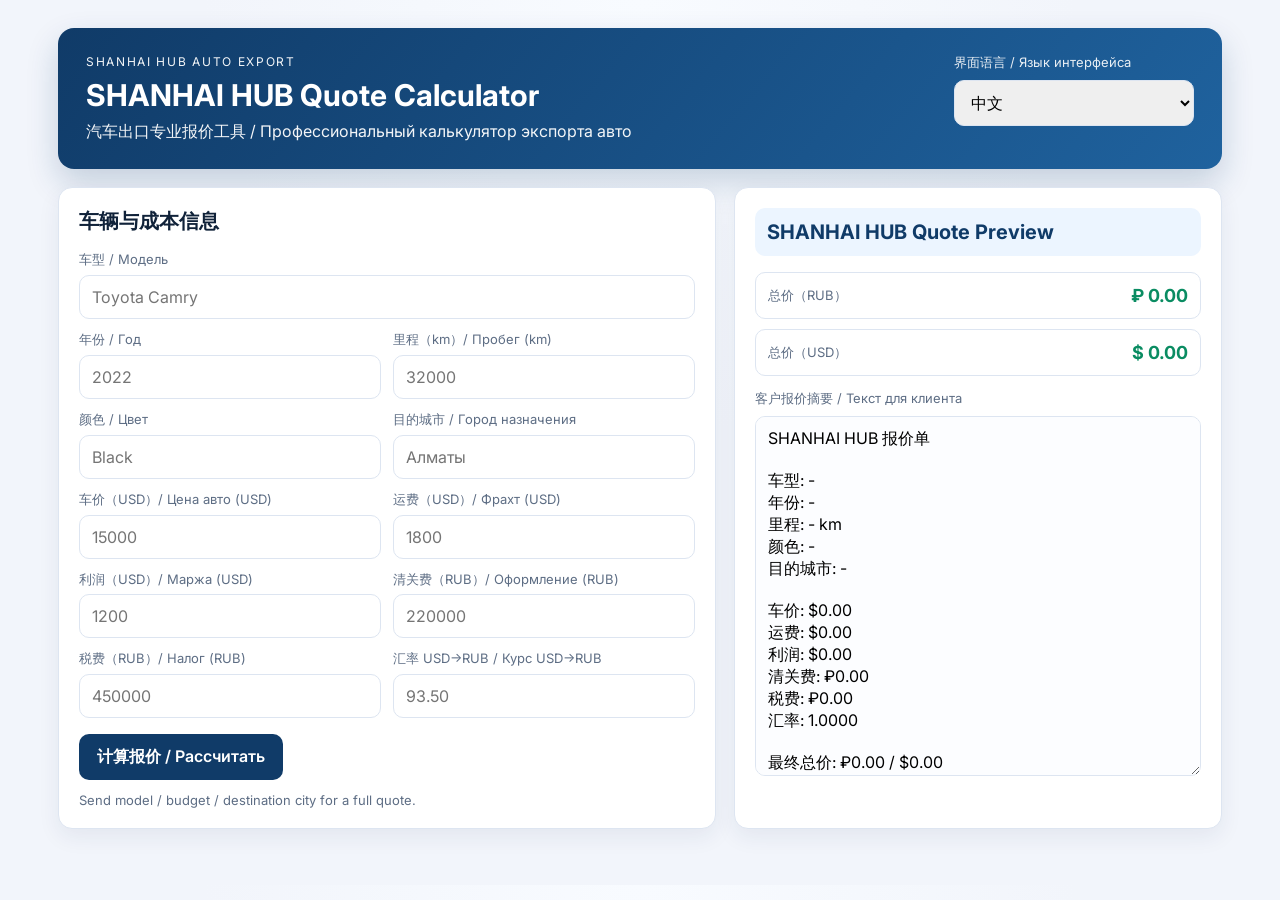
==== index.html @ 412bbc7f "Add beginner preview and fixed check commands" ====
<!DOCTYPE html>
<html lang="zh">
  <head>
    <meta charset="UTF-8" />
    <meta name="viewport" content="width=device-width, initial-scale=1.0" />
    <title>SHANHAI HUB Quote Calculator</title>
    <link rel="preconnect" href="https://fonts.googleapis.com" />
    <link rel="preconnect" href="https://fonts.gstatic.com" crossorigin />
    <link
      href="https://fonts.googleapis.com/css2?family=Inter:wght@400;500;600;700&display=swap"
      rel="stylesheet"
    />
    <link rel="stylesheet" href="styles.css" />
  </head>
  <body>
    <main class="page">
      <section class="hero">
        <div>
          <p class="hero-tag" id="heroTag">SHANHAI HUB AUTO EXPORT</p>
          <h1 id="title">SHANHAI HUB Quote Calculator</h1>
          <p id="subtitle">汽车出口专业报价工具 / Профессиональный калькулятор экспорта авто</p>
        </div>
        <div class="language-wrap">
          <label for="languageSelect" id="langLabel">界面语言 / Язык интерфейса</label>
          <select id="languageSelect" aria-label="Language selector">
            <option value="zh">中文</option>
            <option value="ru">Русский</option>
          </select>
        </div>
      </section>

      <section class="layout">
        <article class="panel form-panel">
          <h2 id="formTitle">车辆与成本信息</h2>
          <div class="grid">
            <div class="field full">
              <label id="labelModel" for="carModel">车型 / Модель</label>
              <input id="carModel" type="text" placeholder="Toyota Camry" />
            </div>

            <div class="field">
              <label id="labelYear" for="carYear">年份 / Год</label>
              <input id="carYear" type="number" placeholder="2022" />
            </div>

            <div class="field">
              <label id="labelMileage" for="mileage">里程（km）/ Пробег (km)</label>
              <input id="mileage" type="number" placeholder="32000" />
            </div>

            <div class="field">
              <label id="labelColor" for="color">颜色 / Цвет</label>
              <input id="color" type="text" placeholder="Black" />
            </div>

            <div class="field">
              <label id="labelDestination" for="destinationCity">目的城市 / Город назначения</label>
              <input id="destinationCity" type="text" placeholder="Алматы" />
            </div>

            <div class="field">
              <label id="labelCarPrice" for="carPriceUsd">车价（USD）/ Цена авто (USD)</label>
              <input id="carPriceUsd" type="number" step="0.01" placeholder="15000" />
            </div>

            <div class="field">
              <label id="labelFreight" for="freightUsd">运费（USD）/ Фрахт (USD)</label>
              <input id="freightUsd" type="number" step="0.01" placeholder="1800" />
            </div>

            <div class="field">
              <label id="labelProfit" for="profitUsd">利润（USD）/ Маржа (USD)</label>
              <input id="profitUsd" type="number" step="0.01" placeholder="1200" />
            </div>

            <div class="field">
              <label id="labelClearance" for="clearanceRub">清关费（RUB）/ Оформление (RUB)</label>
              <input id="clearanceRub" type="number" step="0.01" placeholder="220000" />
            </div>

            <div class="field">
              <label id="labelTax" for="taxRub">税费（RUB）/ Налог (RUB)</label>
              <input id="taxRub" type="number" step="0.01" placeholder="450000" />
            </div>

            <div class="field">
              <label id="labelRate" for="exchangeRate">汇率 USD→RUB / Курс USD→RUB</label>
              <input id="exchangeRate" type="number" step="0.0001" placeholder="93.50" />
            </div>
          </div>

          <div class="actions">
            <button id="calculateBtn" type="button">计算报价 / Рассчитать</button>
            <p class="note" id="footerNote">Send model / budget / destination city for a full quote.</p>
          </div>
        </article>

        <aside class="panel preview-panel">
          <h2 id="previewTitle">SHANHAI HUB Quote Preview</h2>

          <div class="totals">
            <div class="total-item">
              <span id="totalRubLabel">总价（RUB）</span>
              <strong id="finalRub">₽ 0.00</strong>
            </div>
            <div class="total-item">
              <span id="totalUsdLabel">总价（USD）</span>
              <strong id="finalUsd">$ 0.00</strong>
            </div>
          </div>

          <label id="summaryLabel" for="quoteSummary">客户报价摘要 / Текст для клиента</label>
          <textarea id="quoteSummary" readonly></textarea>
        </aside>
      </section>
    </main>

    <script src="app.js"></script>
  </body>
</html>
---- styles.css ----
:root {
  --bg: #f2f5fb;
  --surface: #ffffff;
  --line: #dde5f1;
  --text: #102239;
  --muted: #5d6d84;
  --brand-700: #103b68;
  --brand-500: #1f629e;
  --brand-100: #ecf5ff;
  --ok: #0a8c62;
}

* {
  box-sizing: border-box;
}

body {
  margin: 0;
  font-family: "Inter", "PingFang SC", "Microsoft YaHei", sans-serif;
  background: radial-gradient(circle at top, #f8fbff, var(--bg) 40%);
  color: var(--text);
}

.page {
  max-width: 1200px;
  margin: 28px auto;
  padding: 0 18px 28px;
}

.hero {
  display: flex;
  justify-content: space-between;
  gap: 20px;
  align-items: flex-start;
  background: linear-gradient(130deg, var(--brand-700), var(--brand-500));
  color: #fff;
  border-radius: 16px;
  padding: 26px 28px;
  box-shadow: 0 14px 32px rgba(16, 59, 104, 0.2);
}

.hero-tag {
  margin: 0;
  font-size: 12px;
  letter-spacing: 0.14em;
  opacity: 0.86;
}

.hero h1 {
  margin: 8px 0;
  font-size: 30px;
}

.hero p {
  margin: 0;
  opacity: 0.95;
}

.language-wrap {
  display: flex;
  flex-direction: column;
  gap: 8px;
  min-width: 240px;
}

.language-wrap label {
  font-size: 13px;
  opacity: 0.9;
}

select,
input,
textarea,
button {
  font: inherit;
}

select,
input,
textarea {
  border-radius: 10px;
  border: 1px solid var(--line);
  padding: 11px 12px;
}

select:focus,
input:focus,
textarea:focus {
  outline: 2px solid rgba(31, 98, 158, 0.25);
  border-color: var(--brand-500);
}

.layout {
  margin-top: 18px;
  display: grid;
  grid-template-columns: minmax(0, 1.35fr) minmax(320px, 1fr);
  gap: 18px;
}

.panel {
  background: var(--surface);
  border: 1px solid var(--line);
  border-radius: 14px;
  box-shadow: 0 8px 22px rgba(25, 48, 80, 0.07);
  padding: 20px;
}

.panel h2 {
  margin: 0 0 16px;
  font-size: 20px;
}

.grid {
  display: grid;
  grid-template-columns: 1fr 1fr;
  gap: 12px;
}

.field {
  display: flex;
  flex-direction: column;
  gap: 7px;
}

.field.full {
  grid-column: 1 / -1;
}

.field label {
  color: var(--muted);
  font-size: 13px;
  line-height: 1.3;
}

.actions {
  margin-top: 16px;
}

button {
  background: var(--brand-700);
  color: #fff;
  border: 0;
  border-radius: 10px;
  padding: 12px 18px;
  font-weight: 600;
  cursor: pointer;
}

button:hover {
  background: #0d3259;
}

.note {
  margin: 12px 0 0;
  color: var(--muted);
  font-size: 13px;
}

.preview-panel {
  display: flex;
  flex-direction: column;
}

.preview-panel h2 {
  padding: 12px;
  border-radius: 10px;
  background: var(--brand-100);
  color: var(--brand-700);
}

.totals {
  display: grid;
  gap: 10px;
  margin-bottom: 14px;
}

.total-item {
  border: 1px solid var(--line);
  border-radius: 10px;
  padding: 12px;
  display: flex;
  justify-content: space-between;
  align-items: center;
}

.total-item span {
  color: var(--muted);
  font-size: 13px;
}

.total-item strong {
  font-size: 18px;
  color: var(--ok);
}

#summaryLabel {
  color: var(--muted);
  font-size: 13px;
  margin-bottom: 8px;
}

#quoteSummary {
  min-height: 360px;
  resize: vertical;
  background: #fcfdff;
}

@media (max-width: 980px) {
  .hero {
    flex-direction: column;
  }

  .language-wrap {
    min-width: auto;
    width: 100%;
  }

  .layout {
    grid-template-columns: 1fr;
  }
}

@media (max-width: 640px) {
  .grid {
    grid-template-columns: 1fr;
  }

  .hero h1 {
    font-size: 24px;
  }
}
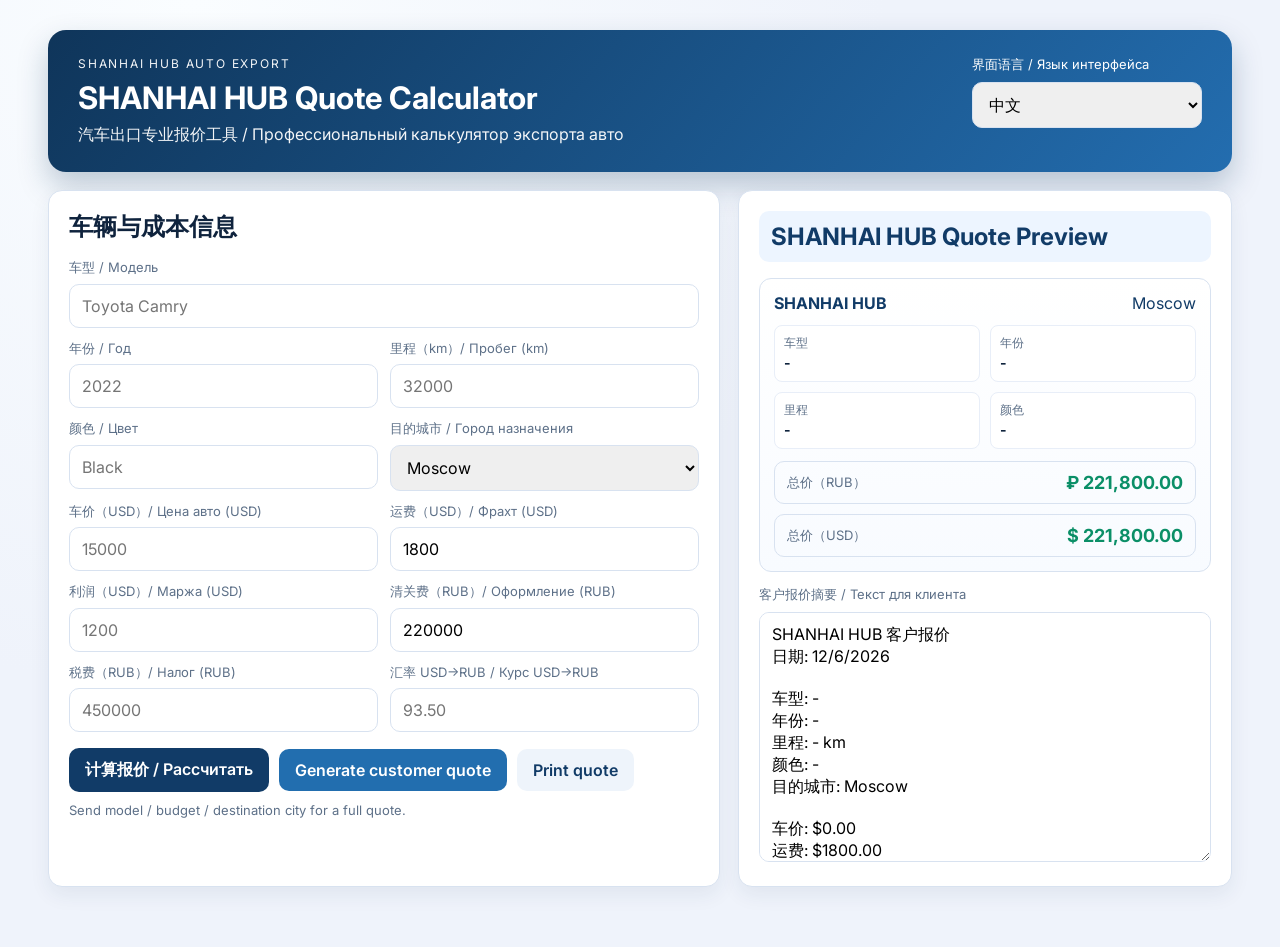
==== commit a3a63330: "Add city presets, quote generation and print-friendly layout" ====
--- a/index.html
+++ b/index.html
@@ -14,7 +14,7 @@
   </head>
   <body>
     <main class="page">
-      <section class="hero">
+      <section class="hero no-print">
         <div>
           <p class="hero-tag" id="heroTag">SHANHAI HUB AUTO EXPORT</p>
           <h1 id="title">SHANHAI HUB Quote Calculator</h1>
@@ -30,7 +30,7 @@
       </section>
 
       <section class="layout">
-        <article class="panel form-panel">
+        <article class="panel form-panel no-print">
           <h2 id="formTitle">车辆与成本信息</h2>
           <div class="grid">
             <div class="field full">
@@ -55,7 +55,11 @@
 
             <div class="field">
               <label id="labelDestination" for="destinationCity">目的城市 / Город назначения</label>
-              <input id="destinationCity" type="text" placeholder="Алматы" />
+              <select id="destinationCity">
+                <option value="Moscow">Moscow</option>
+                <option value="Almaty">Almaty</option>
+                <option value="Minsk">Minsk</option>
+              </select>
             </div>
 
             <div class="field">
@@ -91,6 +95,8 @@
 
           <div class="actions">
             <button id="calculateBtn" type="button">计算报价 / Рассчитать</button>
+            <button id="generateBtn" type="button" class="secondary">Generate customer quote</button>
+            <button id="printBtn" type="button" class="ghost">Print quote</button>
             <p class="note" id="footerNote">Send model / budget / destination city for a full quote.</p>
           </div>
         </article>
@@ -98,14 +104,28 @@
         <aside class="panel preview-panel">
           <h2 id="previewTitle">SHANHAI HUB Quote Preview</h2>
 
-          <div class="totals">
-            <div class="total-item">
-              <span id="totalRubLabel">总价（RUB）</span>
-              <strong id="finalRub">₽ 0.00</strong>
+          <div class="quote-card" id="quoteCard">
+            <div class="quote-card-header">
+              <strong>SHANHAI HUB</strong>
+              <span id="quoteCity">Moscow</span>
             </div>
-            <div class="total-item">
-              <span id="totalUsdLabel">总价（USD）</span>
-              <strong id="finalUsd">$ 0.00</strong>
+
+            <div class="quote-info-grid">
+              <div><span id="cardModelLabel">Model</span><b id="cardModelValue">-</b></div>
+              <div><span id="cardYearLabel">Year</span><b id="cardYearValue">-</b></div>
+              <div><span id="cardMileageLabel">Mileage</span><b id="cardMileageValue">-</b></div>
+              <div><span id="cardColorLabel">Color</span><b id="cardColorValue">-</b></div>
+            </div>
+
+            <div class="totals">
+              <div class="total-item">
+                <span id="totalRubLabel">总价（RUB）</span>
+                <strong id="finalRub">₽ 0.00</strong>
+              </div>
+              <div class="total-item">
+                <span id="totalUsdLabel">总价（USD）</span>
+                <strong id="finalUsd">$ 0.00</strong>
+              </div>
             </div>
           </div>
 
--- a/styles.css
+++ b/styles.css
@@ -1,13 +1,13 @@
 :root {
-  --bg: #f2f5fb;
+  --bg: #eff3fb;
   --surface: #ffffff;
-  --line: #dde5f1;
-  --text: #102239;
-  --muted: #5d6d84;
-  --brand-700: #103b68;
-  --brand-500: #1f629e;
-  --brand-100: #ecf5ff;
-  --ok: #0a8c62;
+  --line: #d8e2f0;
+  --text: #0f233d;
+  --muted: #5d7088;
+  --brand-700: #113b67;
+  --brand-500: #226eaf;
+  --brand-100: #edf5ff;
+  --ok: #0b8f67;
 }
 
 * {
@@ -17,38 +17,37 @@
 body {
   margin: 0;
   font-family: "Inter", "PingFang SC", "Microsoft YaHei", sans-serif;
-  background: radial-gradient(circle at top, #f8fbff, var(--bg) 40%);
   color: var(--text);
+  background: radial-gradient(circle at 15% 0%, #fafdff, var(--bg) 48%);
 }
 
 .page {
-  max-width: 1200px;
-  margin: 28px auto;
-  padding: 0 18px 28px;
+  max-width: 1220px;
+  margin: 30px auto;
+  padding: 0 18px 30px;
 }
 
 .hero {
   display: flex;
   justify-content: space-between;
-  gap: 20px;
-  align-items: flex-start;
-  background: linear-gradient(130deg, var(--brand-700), var(--brand-500));
+  gap: 24px;
   color: #fff;
-  border-radius: 16px;
-  padding: 26px 28px;
-  box-shadow: 0 14px 32px rgba(16, 59, 104, 0.2);
+  padding: 26px 30px;
+  border-radius: 18px;
+  background: linear-gradient(130deg, #0f355a, #236daf);
+  box-shadow: 0 14px 30px rgba(15, 55, 91, 0.25);
 }
 
 .hero-tag {
   margin: 0;
   font-size: 12px;
-  letter-spacing: 0.14em;
-  opacity: 0.86;
+  letter-spacing: 0.15em;
+  opacity: 0.88;
 }
 
 .hero h1 {
   margin: 8px 0;
-  font-size: 30px;
+  font-size: 31px;
 }
 
 .hero p {
@@ -57,43 +56,42 @@
 }
 
 .language-wrap {
+  min-width: 230px;
   display: flex;
   flex-direction: column;
   gap: 8px;
-  min-width: 240px;
 }
 
 .language-wrap label {
   font-size: 13px;
-  opacity: 0.9;
-}
-
+}
+
+input,
 select,
-input,
 textarea,
 button {
   font: inherit;
 }
 
+input,
 select,
-input,
 textarea {
+  border: 1px solid var(--line);
   border-radius: 10px;
-  border: 1px solid var(--line);
   padding: 11px 12px;
 }
 
+input:focus,
 select:focus,
-input:focus,
 textarea:focus {
-  outline: 2px solid rgba(31, 98, 158, 0.25);
+  outline: 2px solid rgba(34, 110, 175, 0.25);
   border-color: var(--brand-500);
 }
 
 .layout {
   margin-top: 18px;
   display: grid;
-  grid-template-columns: minmax(0, 1.35fr) minmax(320px, 1fr);
+  grid-template-columns: minmax(0, 1.36fr) minmax(340px, 1fr);
   gap: 18px;
 }
 
@@ -101,13 +99,12 @@
   background: var(--surface);
   border: 1px solid var(--line);
   border-radius: 14px;
-  box-shadow: 0 8px 22px rgba(25, 48, 80, 0.07);
+  box-shadow: 0 8px 20px rgba(24, 51, 84, 0.07);
   padding: 20px;
 }
 
 .panel h2 {
   margin: 0 0 16px;
-  font-size: 20px;
 }
 
 .grid {
@@ -129,58 +126,105 @@
 .field label {
   color: var(--muted);
   font-size: 13px;
-  line-height: 1.3;
+  line-height: 1.35;
 }
 
 .actions {
   margin-top: 16px;
+  display: flex;
+  flex-wrap: wrap;
+  align-items: center;
+  gap: 10px;
 }
 
 button {
+  border: 0;
+  border-radius: 10px;
+  padding: 11px 16px;
+  cursor: pointer;
+  font-weight: 600;
+}
+
+#calculateBtn {
   background: var(--brand-700);
   color: #fff;
-  border: 0;
+}
+
+#generateBtn.secondary {
+  background: var(--brand-500);
+  color: #fff;
+}
+
+#printBtn.ghost {
+  background: #eef4fb;
+  color: var(--brand-700);
+}
+
+.note {
+  margin: 0;
+  width: 100%;
+  font-size: 13px;
+  color: var(--muted);
+}
+
+.preview-panel h2 {
+  color: var(--brand-700);
+  background: var(--brand-100);
   border-radius: 10px;
-  padding: 12px 18px;
-  font-weight: 600;
-  cursor: pointer;
-}
-
-button:hover {
-  background: #0d3259;
-}
-
-.note {
-  margin: 12px 0 0;
-  color: var(--muted);
-  font-size: 13px;
-}
-
-.preview-panel {
-  display: flex;
-  flex-direction: column;
-}
-
-.preview-panel h2 {
-  padding: 12px;
-  border-radius: 10px;
-  background: var(--brand-100);
+  padding: 11px 12px;
+}
+
+.quote-card {
+  border: 1px solid var(--line);
+  background: linear-gradient(180deg, #ffffff, #f8fbff);
+  border-radius: 12px;
+  padding: 14px;
+  margin-bottom: 14px;
+}
+
+.quote-card-header {
+  display: flex;
+  justify-content: space-between;
+  margin-bottom: 12px;
   color: var(--brand-700);
+}
+
+.quote-info-grid {
+  display: grid;
+  grid-template-columns: 1fr 1fr;
+  gap: 10px;
+  margin-bottom: 12px;
+}
+
+.quote-info-grid div {
+  padding: 9px;
+  border-radius: 8px;
+  background: #ffffff;
+  border: 1px solid #e8eef8;
+}
+
+.quote-info-grid span {
+  display: block;
+  font-size: 12px;
+  color: var(--muted);
+}
+
+.quote-info-grid b {
+  font-size: 14px;
 }
 
 .totals {
   display: grid;
   gap: 10px;
-  margin-bottom: 14px;
 }
 
 .total-item {
+  display: flex;
+  align-items: center;
+  justify-content: space-between;
   border: 1px solid var(--line);
   border-radius: 10px;
-  padding: 12px;
-  display: flex;
-  justify-content: space-between;
-  align-items: center;
+  padding: 10px 12px;
 }
 
 .total-item span {
@@ -189,39 +233,40 @@
 }
 
 .total-item strong {
+  color: var(--ok);
   font-size: 18px;
-  color: var(--ok);
 }
 
 #summaryLabel {
-  color: var(--muted);
-  font-size: 13px;
+  display: block;
   margin-bottom: 8px;
+  font-size: 13px;
+  color: var(--muted);
 }
 
 #quoteSummary {
-  min-height: 360px;
+  width: 100%;
+  min-height: 250px;
   resize: vertical;
-  background: #fcfdff;
-}
-
-@media (max-width: 980px) {
+}
+
+@media (max-width: 1020px) {
+  .layout {
+    grid-template-columns: 1fr;
+  }
+
   .hero {
     flex-direction: column;
   }
 
   .language-wrap {
     min-width: auto;
-    width: 100%;
-  }
-
-  .layout {
-    grid-template-columns: 1fr;
-  }
-}
-
-@media (max-width: 640px) {
-  .grid {
+  }
+}
+
+@media (max-width: 660px) {
+  .grid,
+  .quote-info-grid {
     grid-template-columns: 1fr;
   }
 
@@ -229,3 +274,38 @@
     font-size: 24px;
   }
 }
+
+@media print {
+  body {
+    background: #fff;
+  }
+
+  .no-print,
+  #summaryLabel {
+    display: none !important;
+  }
+
+  .page {
+    margin: 0;
+    padding: 0;
+    max-width: none;
+  }
+
+  .layout {
+    display: block;
+    margin-top: 0;
+  }
+
+  .preview-panel {
+    border: none;
+    box-shadow: none;
+    padding: 0;
+  }
+
+  .quote-card,
+  #quoteSummary {
+    border: 1px solid #cfd9e8;
+    box-shadow: none;
+    background: #fff;
+  }
+}
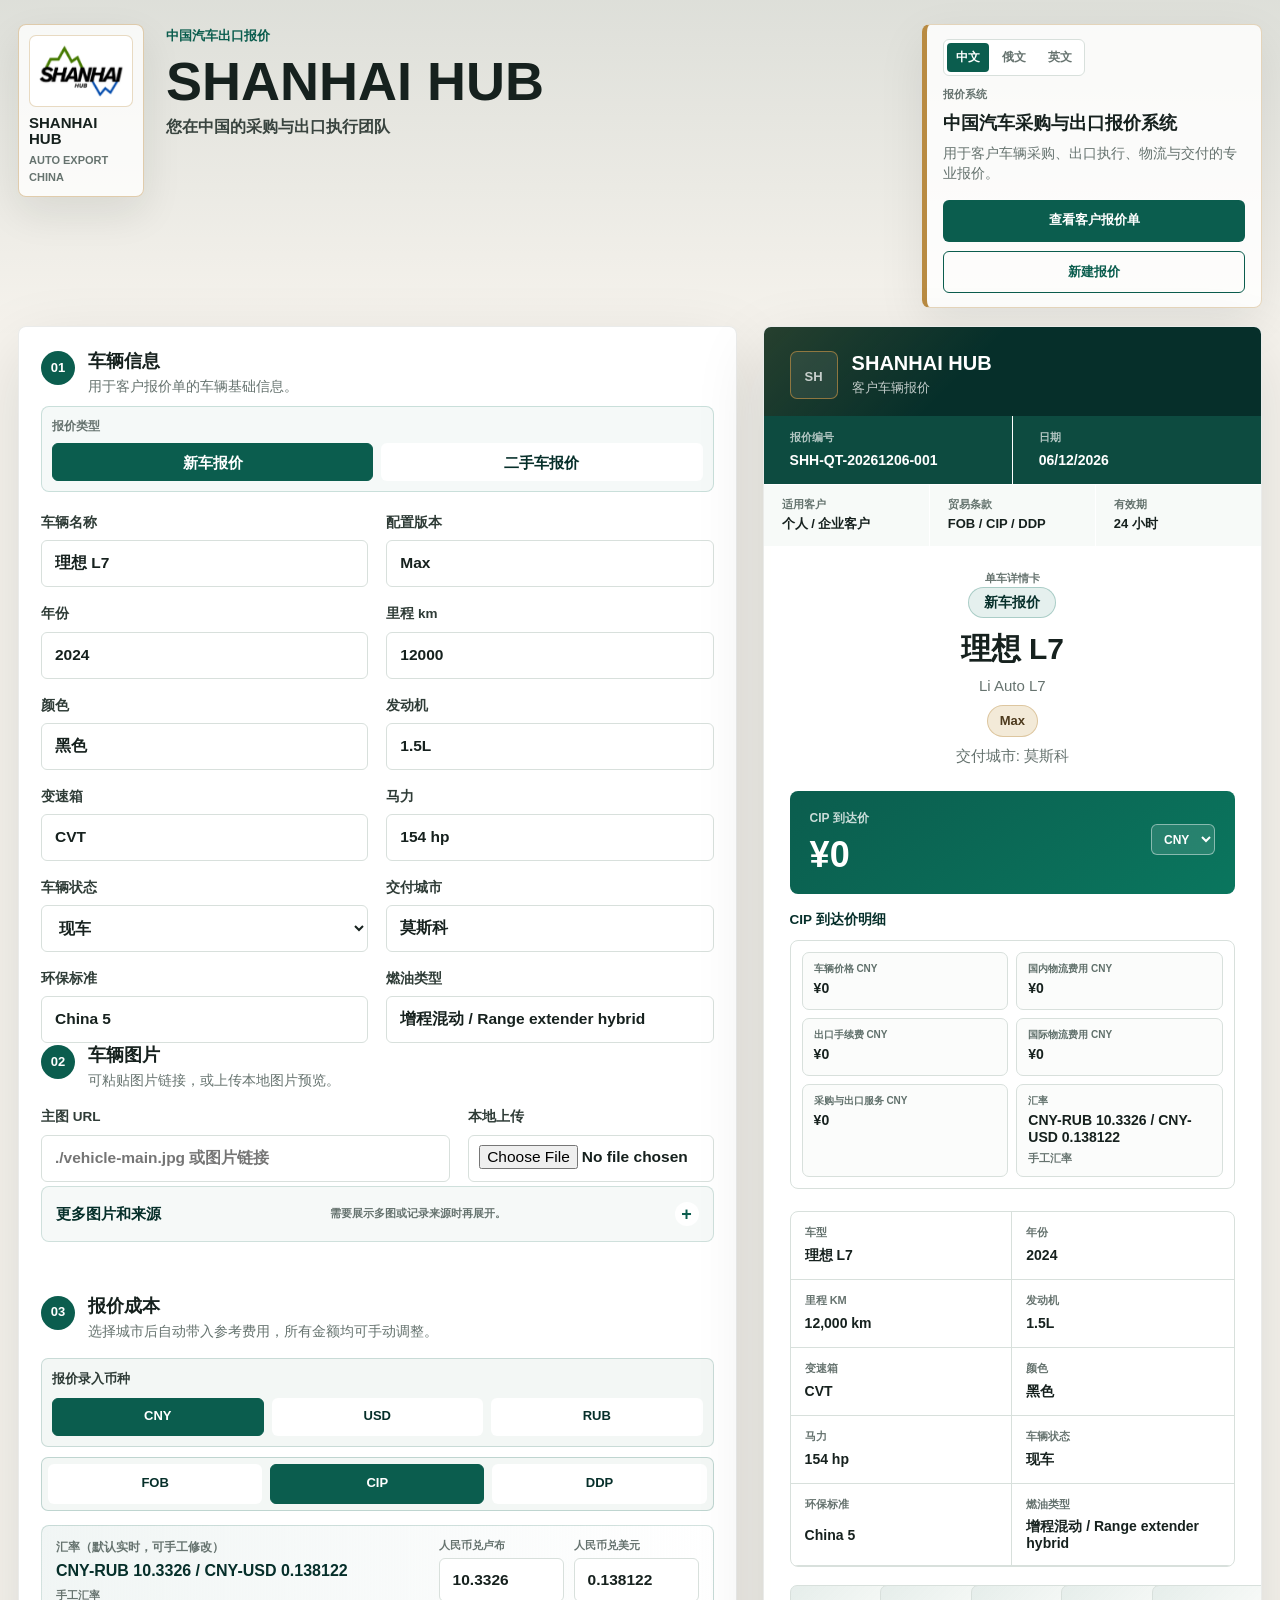
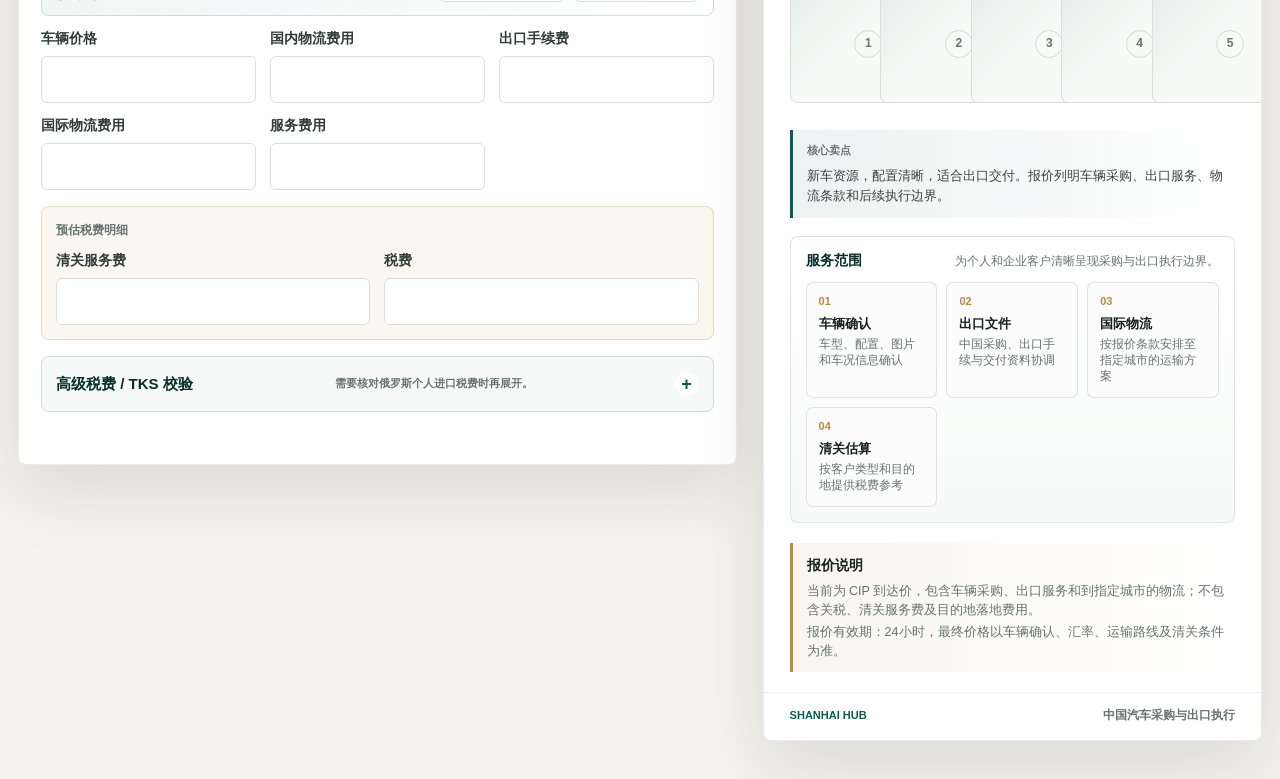
==== commit 403875bd: "Polish quote pages and CNY exchange rates" ====
--- a/index.html
+++ b/index.html
@@ -1,140 +1,574 @@
-<!DOCTYPE html>
-<html lang="zh">
+﻿<!doctype html>
+<html lang="zh-CN">
   <head>
-    <meta charset="UTF-8" />
-    <meta name="viewport" content="width=device-width, initial-scale=1.0" />
-    <title>SHANHAI HUB Quote Calculator</title>
-    <link rel="preconnect" href="https://fonts.googleapis.com" />
-    <link rel="preconnect" href="https://fonts.gstatic.com" crossorigin />
-    <link
-      href="https://fonts.googleapis.com/css2?family=Inter:wght@400;500;600;700&display=swap"
-      rel="stylesheet"
-    />
-    <link rel="stylesheet" href="styles.css" />
+    <meta charset="utf-8" />
+    <meta name="viewport" content="width=device-width, initial-scale=1" />
+    <title>SHANHAI HUB Vehicle Quotation</title>
+    <link rel="stylesheet" href="styles.css?v=20260604-noapprox1" />
   </head>
   <body>
-    <main class="page">
-      <section class="hero no-print">
-        <div>
-          <p class="hero-tag" id="heroTag">SHANHAI HUB AUTO EXPORT</p>
-          <h1 id="title">SHANHAI HUB Quote Calculator</h1>
-          <p id="subtitle">汽车出口专业报价工具 / Профессиональный калькулятор экспорта авто</p>
+    <main class="page-shell">
+      <header class="brand-header">
+        <div class="brand-identity">
+          <div class="logo-lockup" aria-label="SHANHAI HUB logo area">
+            <div class="logo-symbol">
+              <img id="logoImage" class="logo-image" alt="SHANHAI HUB logo" hidden />
+              <span class="logo-route"></span>
+              <strong id="logoInitials">SH</strong>
+            </div>
+            <div class="logo-text">
+              <strong id="logoName">SHANHAI HUB</strong>
+              <span id="logoTagline">Auto Export China</span>
+            </div>
+          </div>
+
+          <div class="brand-copy-block">
+            <p class="eyebrow" data-i18n="eyebrow">中国汽车出口报价</p>
+            <h1>SHANHAI HUB</h1>
+            <p class="brand-subtitle" data-i18n="subtitle">您在中国的采购与出口执行团队</p>
+          </div>
         </div>
-        <div class="language-wrap">
-          <label for="languageSelect" id="langLabel">界面语言 / Язык интерфейса</label>
-          <select id="languageSelect" aria-label="Language selector">
-            <option value="zh">中文</option>
-            <option value="ru">Русский</option>
-          </select>
+
+        <div class="header-card">
+          <div class="language-switcher" aria-label="Language">
+            <button type="button" class="language-button active" data-lang="zh">中文</button>
+            <button type="button" class="language-button" data-lang="ru">RU</button>
+            <button type="button" class="language-button" data-lang="en">EN</button>
+          </div>
+          <span data-i18n="systemLabel">报价系统</span>
+          <strong data-i18n="systemTitle">中国汽车采购与出口报价系统</strong>
+          <p data-i18n="systemText">用于客户车辆采购、出口执行、物流与交付的专业报价。</p>
+          <div class="quote-actions">
+            <button type="button" class="action-button" id="openCustomerQuote" data-i18n="openCustomerQuoteLabel">查看客户报价单</button>
+            <button type="button" class="action-button secondary-action-button" id="newQuote" data-i18n="newQuoteLabel">新建报价</button>
+          </div>
         </div>
-      </section>
-
-      <section class="layout">
-        <article class="panel form-panel no-print">
-          <h2 id="formTitle">车辆与成本信息</h2>
-          <div class="grid">
-            <div class="field full">
-              <label id="labelModel" for="carModel">车型 / Модель</label>
-              <input id="carModel" type="text" placeholder="Toyota Camry" />
-            </div>
-
-            <div class="field">
-              <label id="labelYear" for="carYear">年份 / Год</label>
-              <input id="carYear" type="number" placeholder="2022" />
-            </div>
-
-            <div class="field">
-              <label id="labelMileage" for="mileage">里程（km）/ Пробег (km)</label>
-              <input id="mileage" type="number" placeholder="32000" />
-            </div>
-
-            <div class="field">
-              <label id="labelColor" for="color">颜色 / Цвет</label>
-              <input id="color" type="text" placeholder="Black" />
-            </div>
-
-            <div class="field">
-              <label id="labelDestination" for="destinationCity">目的城市 / Город назначения</label>
-              <select id="destinationCity">
-                <option value="Moscow">Moscow</option>
-                <option value="Almaty">Almaty</option>
-                <option value="Minsk">Minsk</option>
+      </header>
+
+      <section class="workspace" aria-label="Vehicle quotation">
+        <form class="calculator-panel" id="quoteForm">
+          <div class="section-title">
+            <span>01</span>
+            <div>
+              <h2 data-i18n="vehicleSectionTitle">车辆信息</h2>
+              <p data-i18n="vehicleSectionHelp">用于客户报价单的车辆基础信息。</p>
+            </div>
+          </div>
+
+          <div class="vehicle-type-toggle">
+            <span data-i18n="vehicleQuoteTypeLabel">报价类型</span>
+            <input id="vehicleQuoteType" type="hidden" value="new" />
+            <div>
+              <button type="button" class="vehicle-type-button active" data-vehicle-type="new" data-i18n="newVehicleQuoteLabel">新车报价</button>
+              <button type="button" class="vehicle-type-button" data-vehicle-type="used" data-i18n="usedVehicleQuoteLabel">二手车报价</button>
+            </div>
+          </div>
+
+          <div class="form-grid">
+            <label>
+              <span data-i18n="vehicleNameLabel">车辆名称</span>
+              <input id="modelZh" type="text" value="理想 L7" autocomplete="off" />
+            </label>
+
+            <label>
+              <span data-i18n="trimLabel">配置版本</span>
+              <input id="trim" type="text" value="Max" autocomplete="off" />
+            </label>
+
+            <label>
+              <span data-i18n="yearLabel">年份</span>
+              <input id="year" type="number" value="2024" min="1990" max="2035" />
+            </label>
+
+            <label>
+              <span data-i18n="mileageLabel">里程 km</span>
+              <input id="mileage" type="number" value="12000" min="0" step="100" />
+            </label>
+
+            <label>
+              <span data-i18n="colorLabel">颜色</span>
+              <input id="color" type="text" value="黑色 / Black / Черный" autocomplete="off" />
+            </label>
+
+            <label>
+              <span data-i18n="engineLabel">发动机</span>
+              <input id="engine" type="text" value="1.5L" autocomplete="off" />
+            </label>
+
+            <label>
+              <span data-i18n="transmissionLabel">变速箱</span>
+              <input id="transmission" type="text" value="CVT" autocomplete="off" />
+            </label>
+
+            <label>
+              <span data-i18n="horsepowerLabel">马力</span>
+              <input id="horsepower" type="text" value="154 hp" autocomplete="off" />
+            </label>
+
+            <label>
+              <span data-i18n="statusLabel">车辆状态</span>
+              <select id="status"></select>
+            </label>
+
+            <label>
+              <span data-i18n="destinationLabel">交付城市</span>
+              <input id="destination" list="destinationOptions" value="莫斯科 / Москва" autocomplete="off" />
+              <datalist id="destinationOptions"></datalist>
+            </label>
+
+            <label>
+              <span data-i18n="emissionStandardLabel">环保标准</span>
+              <input id="emissionStandard" type="text" value="China 5" autocomplete="off" />
+            </label>
+
+            <label>
+              <span data-i18n="fuelTypeLabel">燃油类型</span>
+              <input id="fuelType" type="text" value="增程混动 / Range extender hybrid" list="fuelTypeOptions" autocomplete="off" />
+              <datalist id="fuelTypeOptions">
+                <option value="汽油 / Petrol"></option>
+                <option value="柴油 / Diesel"></option>
+                <option value="混动 / Hybrid"></option>
+                <option value="插电混动 / Plug-in hybrid"></option>
+                <option value="增程混动 / Range extender hybrid"></option>
+                <option value="纯电 / EV"></option>
+              </datalist>
+            </label>
+          </div>
+
+          <div class="vehicle-condition-field used-vehicle-only">
+            <div>
+              <strong data-i18n="conditionDescriptionLabel">车况描述</strong>
+              <span data-i18n="conditionDescriptionHelp">用于二手车客户报价中的车况说明。</span>
+            </div>
+            <label class="condition-grade-select">
+              <span data-i18n="conditionGradeLabel">车况等级</span>
+              <select id="conditionGrade"></select>
+            </label>
+            <textarea id="conditionDescription" rows="3" data-i18n-placeholder="conditionDescriptionPlaceholder" placeholder="二手车可填写：外观、内饰、事故/补漆、保养记录、检测结论等。" autocomplete="off"></textarea>
+          </div>
+
+          <div class="auto-model-fields" id="manualModelFallback" hidden>
+            <label>
+              <span data-i18n="modelLabel">英文车型名</span>
+              <input id="model" type="text" value="Li Auto L7" autocomplete="off" />
+            </label>
+            <label>
+              <span data-i18n="modelRuLabel">俄文车型名</span>
+              <input id="modelRu" type="text" value="Li Auto L7" autocomplete="off" />
+            </label>
+          </div>
+
+          <div class="section-title">
+            <span>02</span>
+            <div>
+              <h2 data-i18n="imageSectionTitle">车辆图片</h2>
+              <p data-i18n="imageSectionHelp">可粘贴图片链接，或上传本地图片预览。</p>
+            </div>
+          </div>
+
+          <div class="image-editor">
+            <div class="image-input-grid primary-image-grid">
+              <label>
+                <span data-i18n="mainImageUrlLabel">主图 URL</span>
+                <input class="vehicle-image-url" data-image-index="0" type="url" placeholder="./vehicle-main.jpg" autocomplete="off" />
+              </label>
+              <label>
+                <span data-i18n="imageUploadLabel">本地上传</span>
+                <input class="vehicle-image-file" data-image-index="0" type="file" accept="image/*" />
+              </label>
+            </div>
+
+            <details class="advanced-panel image-advanced-panel">
+              <summary>
+                <span data-i18n="imageAdvancedTitle">更多图片和来源</span>
+                <small data-i18n="imageAdvancedHelp">需要展示多图或记录来源时再展开。</small>
+              </summary>
+
+              <div class="image-input-grid advanced-image-grid">
+                <label class="wide-field">
+                  <span data-i18n="sourcePageLabel">图片来源网页 URL</span>
+                  <input id="sourcePageUrl" type="url" placeholder="https://example.com/vehicle-page" autocomplete="off" />
+                </label>
+
+              <label>
+                <span data-i18n="thumbnailUrlLabel">缩略图 1 URL</span>
+                <input class="vehicle-image-url" data-image-index="1" type="url" placeholder="./vehicle-1.jpg" autocomplete="off" />
+              </label>
+              <label>
+                <span data-i18n="imageUploadLabel">本地上传</span>
+                <input class="vehicle-image-file" data-image-index="1" type="file" accept="image/*" />
+              </label>
+              <label>
+                <span data-i18n="thumbnailUrlLabel">缩略图 2 URL</span>
+                <input class="vehicle-image-url" data-image-index="2" type="url" placeholder="./vehicle-2.jpg" autocomplete="off" />
+              </label>
+              <label>
+                <span data-i18n="imageUploadLabel">本地上传</span>
+                <input class="vehicle-image-file" data-image-index="2" type="file" accept="image/*" />
+              </label>
+              <label>
+                <span data-i18n="thumbnailUrlLabel">缩略图 3 URL</span>
+                <input class="vehicle-image-url" data-image-index="3" type="url" placeholder="./vehicle-3.jpg" autocomplete="off" />
+              </label>
+              <label>
+                <span data-i18n="imageUploadLabel">本地上传</span>
+                <input class="vehicle-image-file" data-image-index="3" type="file" accept="image/*" />
+              </label>
+              <label>
+                <span data-i18n="thumbnailUrlLabel">缩略图 4 URL</span>
+                <input class="vehicle-image-url" data-image-index="4" type="url" placeholder="./vehicle-4.jpg" autocomplete="off" />
+              </label>
+              <label>
+                <span data-i18n="imageUploadLabel">本地上传</span>
+                <input class="vehicle-image-file" data-image-index="4" type="file" accept="image/*" />
+              </label>
+              </div>
+            </details>
+          </div>
+
+          <div class="section-title">
+            <span>03</span>
+            <div>
+              <h2 data-i18n="costSectionTitle">报价成本</h2>
+              <p data-i18n="costSectionHelp">选择城市后自动带入参考费用，所有金额均可手动调整。</p>
+            </div>
+          </div>
+
+          <div class="form-grid cost-grid">
+            <div class="cost-currency-toggle">
+              <span data-i18n="costCurrencyLabel">报价录入币种</span>
+              <input id="quoteCostCurrency" type="hidden" value="CNY" />
+              <div>
+                <button type="button" class="cost-currency-button active" data-cost-currency="CNY">CNY</button>
+                <button type="button" class="cost-currency-button" data-cost-currency="USD">USD</button>
+                <button type="button" class="cost-currency-button" data-cost-currency="RUB">RUB</button>
+              </div>
+            </div>
+
+            <div class="quote-term-toggle" aria-label="Quote term">
+              <input id="includeTaxInTotal" type="checkbox" hidden />
+              <input id="quoteTerm" type="hidden" value="cip" />
+              <button type="button" class="quote-term-button" data-quote-term="fob">FOB</button>
+              <button type="button" class="quote-term-button active" data-quote-term="cip">CIP</button>
+              <button type="button" class="quote-term-button" data-quote-term="ddp">DDP</button>
+            </div>
+
+            <div class="exchange-rate-panel">
+              <div>
+                <span data-i18n="exchangeRateLabel">汇率（默认实时，可手工修改）</span>
+                <strong id="liveRateSummary">CNY-RUB / CNY-USD</strong>
+                <small id="rateMeta" class="rate-meta">手工汇率</small>
+              </div>
+              <div class="rate-inputs">
+                <label>
+                  <span data-i18n="usdRubRateLabel">人民币兑卢布</span>
+                  <input id="exchangeRate" type="number" value="10.3326" min="0.0001" step="0.0001" />
+                </label>
+                <label>
+                  <span data-i18n="usdCnyRateLabel">人民币兑美元</span>
+                  <input id="exchangeRateCny" type="number" value="0.138122" min="0.000001" step="0.000001" />
+                </label>
+              </div>
+            </div>
+
+            <label class="primary-cost-field">
+              <span data-i18n="carPriceLabel">车辆价格</span>
+              <input id="carPriceUsd" type="number" value="" min="0" step="100" />
+            </label>
+
+            <label class="primary-cost-field">
+              <span data-i18n="chinaLogisticsLabel">国内物流费用</span>
+              <input id="chinaLogisticsUsd" type="number" value="" min="0" step="50" />
+            </label>
+
+            <label class="primary-cost-field">
+              <span data-i18n="exportProcessingLabel">出口手续费</span>
+              <input id="exportProcessingUsd" type="number" value="" min="0" step="50" />
+            </label>
+
+            <label class="primary-cost-field">
+              <span data-i18n="freightLabel">国际物流费用</span>
+              <input id="freightUsd" type="number" value="" min="0" step="50" />
+            </label>
+
+            <label class="primary-cost-field">
+              <span data-i18n="profitLabel">服务费用</span>
+              <input id="profitUsd" type="number" value="" min="0" step="50" />
+            </label>
+
+            <div class="customs-tax-panel">
+              <strong data-i18n="taxEstimateDetailsTitle">预估税费明细</strong>
+              <div class="customs-tax-grid">
+                <label>
+                  <span data-i18n="clearanceLabel">清关服务费</span>
+                  <input id="clearanceRub" type="number" value="" min="0" step="1000" />
+                </label>
+
+                <label>
+                  <span data-i18n="taxLabel">税费</span>
+                  <input id="taxRub" type="number" value="" min="0" step="1000" />
+                </label>
+              </div>
+            </div>
+          </div>
+
+          <details class="advanced-panel">
+            <summary>
+              <span data-i18n="advancedTaxTitle">高级税费 / TKS 校验</span>
+              <small data-i18n="advancedTaxHelp">需要核对俄罗斯个人进口税费时再展开。</small>
+            </summary>
+
+            <div class="form-grid advanced-grid">
+            <label>
+              <span data-i18n="taxModeLabel">税费模式</span>
+              <select id="taxMode">
+                <option value="manual" data-i18n="taxModeManual">手动输入</option>
+                <option value="ruPersonalUse" data-i18n="taxModePersonal">俄罗斯个人购买（personal use）</option>
               </select>
-            </div>
-
-            <div class="field">
-              <label id="labelCarPrice" for="carPriceUsd">车价（USD）/ Цена авто (USD)</label>
-              <input id="carPriceUsd" type="number" step="0.01" placeholder="15000" />
-            </div>
-
-            <div class="field">
-              <label id="labelFreight" for="freightUsd">运费（USD）/ Фрахт (USD)</label>
-              <input id="freightUsd" type="number" step="0.01" placeholder="1800" />
-            </div>
-
-            <div class="field">
-              <label id="labelProfit" for="profitUsd">利润（USD）/ Маржа (USD)</label>
-              <input id="profitUsd" type="number" step="0.01" placeholder="1200" />
-            </div>
-
-            <div class="field">
-              <label id="labelClearance" for="clearanceRub">清关费（RUB）/ Оформление (RUB)</label>
-              <input id="clearanceRub" type="number" step="0.01" placeholder="220000" />
-            </div>
-
-            <div class="field">
-              <label id="labelTax" for="taxRub">税费（RUB）/ Налог (RUB)</label>
-              <input id="taxRub" type="number" step="0.01" placeholder="450000" />
-            </div>
-
-            <div class="field">
-              <label id="labelRate" for="exchangeRate">汇率 USD→RUB / Курс USD→RUB</label>
-              <input id="exchangeRate" type="number" step="0.0001" placeholder="93.50" />
-            </div>
-          </div>
-
-          <div class="actions">
-            <button id="calculateBtn" type="button">计算报价 / Рассчитать</button>
-            <button id="generateBtn" type="button" class="secondary">Generate customer quote</button>
-            <button id="printBtn" type="button" class="ghost">Print quote</button>
-            <p class="note" id="footerNote">Send model / budget / destination city for a full quote.</p>
-          </div>
-        </article>
-
-        <aside class="panel preview-panel">
-          <h2 id="previewTitle">SHANHAI HUB Quote Preview</h2>
-
-          <div class="quote-card" id="quoteCard">
-            <div class="quote-card-header">
+            </label>
+
+            <div class="tool-row">
+              <button type="button" class="secondary-tool-button" id="openTksCalculator" data-i18n="openTksCalculatorLabel">打开 TKS 官方计算器校验</button>
+              <small id="tksCalculatorHint" data-i18n="tksCalculatorHint">会打开 TKS 页面，并复制当前车辆参数便于粘贴核对。</small>
+            </div>
+
+            <label>
+              <span data-i18n="vehicleAgeLabel">车辆年限</span>
+              <input id="vehicleAgeYears" type="number" value="2" min="0" step="0.1" />
+            </label>
+
+            <label>
+              <span data-i18n="engineDisplacementLabel">发动机排量 cc</span>
+              <input id="engineDisplacementCc" type="number" value="1500" min="0" step="100" />
+            </label>
+
+            <label>
+              <span data-i18n="personalUseLabel">个人购买</span>
+              <select id="personalUse">
+                <option value="yes">Yes / Да / 是</option>
+                <option value="no">No / Нет / 否</option>
+              </select>
+            </label>
+
+            <label>
+              <span data-i18n="customsDutyLabel">Customs duty RUB</span>
+              <input id="customsDutyRub" type="text" value="0" />
+            </label>
+
+            <label>
+              <span data-i18n="recyclingFeeLabel">Utilization fee RUB</span>
+              <input id="recyclingFeeRub" type="text" value="0" />
+            </label>
+
+            <label>
+              <span data-i18n="estimatedTaxTotalLabel">Estimated tax total RUB</span>
+              <input id="estimatedTaxTotalRub" type="text" value="0" />
+            </label>
+
+            <label>
+              <span data-i18n="finalLandedCostLabel">Final landed cost RUB</span>
+              <input id="finalLandedCostRub" type="text" value="0" readonly />
+            </label>
+          </div>
+          </details>
+        </form>
+
+        <aside class="quote-card" aria-label="Customer quote preview">
+          <div class="quote-letterhead">
+            <div class="mini-logo">
+              <span id="miniLogoText">SH</span>
+            </div>
+            <div>
               <strong>SHANHAI HUB</strong>
-              <span id="quoteCity">Moscow</span>
-            </div>
-
-            <div class="quote-info-grid">
-              <div><span id="cardModelLabel">Model</span><b id="cardModelValue">-</b></div>
-              <div><span id="cardYearLabel">Year</span><b id="cardYearValue">-</b></div>
-              <div><span id="cardMileageLabel">Mileage</span><b id="cardMileageValue">-</b></div>
-              <div><span id="cardColorLabel">Color</span><b id="cardColorValue">-</b></div>
-            </div>
-
-            <div class="totals">
-              <div class="total-item">
-                <span id="totalRubLabel">总价（RUB）</span>
-                <strong id="finalRub">₽ 0.00</strong>
-              </div>
-              <div class="total-item">
-                <span id="totalUsdLabel">总价（USD）</span>
-                <strong id="finalUsd">$ 0.00</strong>
-              </div>
-            </div>
-          </div>
-
-          <label id="summaryLabel" for="quoteSummary">客户报价摘要 / Текст для клиента</label>
-          <textarea id="quoteSummary" readonly></textarea>
+              <span data-i18n="quoteCardTitle">客户车辆报价</span>
+            </div>
+          </div>
+
+          <div class="quote-meta">
+            <div>
+              <span data-i18n="quoteRefLabel">报价编号</span>
+              <strong id="quoteNumber">SHH-QT-000000-001</strong>
+            </div>
+            <div>
+              <span data-i18n="dateLabel">日期</span>
+              <strong id="quoteDate">--</strong>
+            </div>
+          </div>
+
+          <section class="client-readiness-bar" aria-label="Commercial quotation scope">
+            <div>
+              <span data-i18n="quoteForLabel">适用客户</span>
+              <strong data-i18n="privateCorporateLabel">个人 / 企业客户</strong>
+            </div>
+            <div>
+              <span data-i18n="quoteTermScopeLabel">贸易条款</span>
+              <strong data-i18n="quoteTermScopeText">FOB / CIP / DDP</strong>
+            </div>
+            <div>
+              <span data-i18n="validityShortLabel">有效期</span>
+              <strong data-i18n="validityShortText">24 小时</strong>
+            </div>
+          </section>
+
+          <div class="vehicle-summary">
+            <span class="summary-label" data-i18n="singleVehicleTitle">单车详情卡</span>
+            <span class="quote-type-badge" id="previewVehicleQuoteType">新车报价</span>
+            <h2 id="previewModelZh">理想 L7 Max</h2>
+            <p id="previewModelRu">Lixiang L7 Max</p>
+            <strong id="previewTrim">Max</strong>
+            <p id="previewDestination">交付城市: Moscow</p>
+          </div>
+
+          <section class="spec-card">
+            <div class="spec-grid">
+              <div><span data-i18n="modelLabel">车型</span><strong id="specModel">理想 L7 Max</strong></div>
+              <div><span data-i18n="yearLabel">年份</span><strong id="specYear">2024</strong></div>
+              <div><span data-i18n="mileageLabel">里程 km</span><strong id="specMileage">12,000 km</strong></div>
+              <div><span data-i18n="engineLabel">发动机</span><strong id="specEngine">1.5L</strong></div>
+              <div><span data-i18n="transmissionLabel">变速箱</span><strong id="specTransmission">CVT</strong></div>
+              <div><span data-i18n="colorLabel">颜色</span><strong id="specColor">Black</strong></div>
+              <div><span data-i18n="horsepowerLabel">马力</span><strong id="specHorsepower">154 hp</strong></div>
+              <div><span data-i18n="statusLabel">车辆状态</span><strong id="specStatus">Available</strong></div>
+              <div><span data-i18n="emissionStandardLabel">环保标准</span><strong id="specEmissionStandard">China 5</strong></div>
+              <div><span data-i18n="fuelTypeLabel">燃油类型</span><strong id="specFuelType">增程混动</strong></div>
+            </div>
+          </section>
+
+          <div class="vehicle-image-card">
+            <div class="main-vehicle-image" id="mainVehicleImage">
+              <img id="mainVehicleImageImg" alt="Vehicle preview" hidden />
+              <div class="image-placeholder" id="imagePlaceholder">
+                <strong>SHANHAI HUB</strong>
+                <span data-i18n="imagePlaceholderText">暂无车辆图片</span>
+              </div>
+            </div>
+            <div class="quote-image-grid" id="quoteImageGrid" aria-label="Vehicle image gallery"></div>
+            <div class="thumbnail-strip" id="thumbnailStrip" aria-label="Vehicle images"></div>
+          </div>
+
+          <section class="selling-points">
+            <strong data-i18n="sellingPointsTitle">核心卖点</strong>
+            <p id="sellingPointsText">车况清晰，配置完整，适合出口交付。报价包含采购、物流、清关和服务执行。</p>
+          </section>
+
+          <section class="condition-summary used-vehicle-only">
+            <strong data-i18n="conditionDescriptionTitle">车况描述</strong>
+            <div class="condition-grade-preview" id="conditionGradePreview" hidden>
+              <span id="conditionGradeBadge">A</span>
+              <div>
+                <b id="conditionGradeTitle">-</b>
+                <em id="conditionGradeText">-</em>
+              </div>
+            </div>
+            <p id="conditionDescriptionPreview">-</p>
+          </section>
+
+          <section class="price-block cip-price-block">
+            <div class="total-box">
+              <span id="primaryPriceLabel" data-i18n="cipPriceLabel">CIP 到达价</span>
+              <select class="currency-switch display-currency-control" id="displayCurrency" aria-label="Display currency">
+                <option value="USD">USD</option>
+                <option value="RUB">RUB</option>
+                <option value="CNY" selected>CNY</option>
+              </select>
+              <strong id="totalRub">0 RUB</strong>
+              <em id="totalUsdHero" hidden></em>
+            </div>
+
+            <strong class="price-block-title" id="primaryDetailsHeading" data-i18n="cipDetailsTitle">CIP 到达价明细</strong>
+            <div class="price-card-grid">
+              <div><span data-i18n="carPriceLabel">车辆价格 USD</span><strong id="priceCar">0 USD</strong></div>
+              <div><span data-i18n="chinaLogisticsLabel">国内物流费用</span><strong id="priceChinaLogistics">0</strong></div>
+              <div><span data-i18n="exportProcessingLabel">出口手续费</span><strong id="priceExportProcessing">0</strong></div>
+              <div class="freight-cost-row"><span data-i18n="freightLabel">国际物流费用 USD</span><strong id="priceFreight">0 USD</strong></div>
+              <div><span data-i18n="clientProfitLabel">采购与出口服务 USD</span><strong id="priceProfit">0 USD</strong></div>
+              <div class="rate-detail-row"><span data-i18n="rateLabel">汇率</span><strong id="ratePreview">CNY-RUB / CNY-USD</strong><small id="rateMetaPreview" class="rate-meta-preview">手工汇率</small></div>
+              <div class="internal-summary-row"><span data-i18n="usdCostsLabel">USD 成本</span><strong id="usdSubtotal">0 USD</strong></div>
+              <div class="cip-support-row internal-summary-row"><span data-i18n="rubCostsLabel">RUB 成本</span><strong id="rubSubtotal">0 RUB</strong></div>
+              <div class="cip-support-row highlight"><span data-i18n="cipPriceLabel">CIP 到达价</span><strong id="priceCipTotal">0 RUB</strong></div>
+              <div class="cip-support-row highlight"><span id="selectedTotalLabel" data-i18n="selectedTotalLabel">总价</span><strong id="totalUsd">0 USD</strong></div>
+            </div>
+          </section>
+
+          <section class="price-block landed-price-block">
+            <div class="total-box landed-total-content">
+              <span data-i18n="landedPriceLabel">全包落地价</span>
+              <select class="currency-switch display-currency-control" aria-label="Display currency">
+                <option value="CNY" selected>CNY</option>
+                <option value="USD">USD</option>
+                <option value="RUB">RUB</option>
+              </select>
+              <strong id="landedTotalMain">0</strong>
+              <em id="landedTotalSub" hidden></em>
+            </div>
+
+            <strong class="price-block-title" id="landedDetailsHeading" data-i18n="landedDetailsTitle">全包落地价明细</strong>
+            <div class="price-card-grid">
+              <div class="landed-only-row"><span data-i18n="carPriceLabel">车辆价格 USD</span><strong id="landedPriceCar">0 USD</strong></div>
+              <div class="landed-only-row"><span data-i18n="chinaLogisticsLabel">国内物流费用</span><strong id="landedPriceChinaLogistics">0</strong></div>
+              <div class="landed-only-row"><span data-i18n="exportProcessingLabel">出口手续费</span><strong id="landedPriceExportProcessing">0</strong></div>
+              <div class="landed-only-row"><span data-i18n="freightLabel">国际物流费用 USD</span><strong id="landedPriceFreight">0 USD</strong></div>
+              <div class="landed-only-row"><span data-i18n="clientProfitLabel">采购与出口服务 USD</span><strong id="landedPriceProfit">0 USD</strong></div>
+              <div class="tax-estimate-row"><span data-i18n="clearanceLabel">清关服务费 RUB</span><strong id="priceClearance">0 RUB</strong></div>
+              <div class="landed-only-row"><span data-i18n="customsDutyLabel">进口关税 RUB</span><strong id="priceCustomsDuty">0 RUB</strong></div>
+              <div class="landed-only-row"><span data-i18n="recyclingFeeLabel">回收费 RUB</span><strong id="priceRecyclingFee">0 RUB</strong></div>
+              <div class="landed-only-row"><span data-i18n="taxLabel">税费 RUB</span><strong id="priceTax">0 RUB</strong></div>
+              <div class="tax-estimate-row highlight"><span data-i18n="estimatedTaxTotalLabel">预估税费合计 RUB</span><strong id="priceEstimatedTaxTotal">0 RUB</strong></div>
+              <div class="landed-only-row highlight"><span data-i18n="landedPriceLabel">全包落地价</span><strong id="priceGrandTotal">0 RUB</strong></div>
+              <div class="landed-only-row highlight"><span data-i18n="finalLandedCostLabel">最终落地成本 RUB</span><strong id="priceFinalLandedCost">0 RUB</strong></div>
+            </div>
+          </section>
+
+          <section class="service-scope">
+            <div class="section-kicker">
+              <strong data-i18n="serviceScopeTitle">服务范围</strong>
+              <span data-i18n="serviceScopeSubtitle">为个人和企业客户清晰呈现采购与出口执行边界。</span>
+            </div>
+            <div class="scope-grid">
+              <div>
+                <b>01</b>
+                <strong data-i18n="scopeSourcingTitle">车辆确认</strong>
+                <span data-i18n="scopeSourcingText">车型、配置、图片和车况信息确认</span>
+              </div>
+              <div>
+                <b>02</b>
+                <strong data-i18n="scopeExportTitle">出口文件</strong>
+                <span data-i18n="scopeExportText">中国采购、出口手续与交付资料协调</span>
+              </div>
+              <div>
+                <b>03</b>
+                <strong data-i18n="scopeLogisticsTitle">国际物流</strong>
+                <span data-i18n="scopeLogisticsText">按报价条款安排至指定城市的运输方案</span>
+              </div>
+              <div>
+                <b>04</b>
+                <strong data-i18n="scopeClearanceTitle">清关估算</strong>
+                <span data-i18n="scopeClearanceText">按客户类型和目的地提供税费参考</span>
+              </div>
+            </div>
+          </section>
+
+          <div class="quote-note">
+            <strong data-i18n="noteTitle">报价说明</strong>
+            <p id="noteText">报价为预估金额，最终价格以车辆确认、汇率、运输路线及清关要求为准。</p>
+            <p id="cipTaxNotice" class="cip-tax-notice">温馨提示：当前为 CIP 到达价，关税、清关及落地费用为预估，最终以实际清关结果为准。</p>
+            <p id="validityText">报价有效期：24小时，最终价格以车辆确认、汇率、运输路线及清关条件为准。</p>
+          </div>
+
+          <footer class="quote-footer">
+            <span>SHANHAI HUB</span>
+            <strong data-i18n="footerText">中国汽车采购与出口执行</strong>
+          </footer>
         </aside>
       </section>
     </main>
 
-    <script src="app.js"></script>
+    <script src="quote-math.js?v=20260604-noapprox1"></script>
+    <script src="app.js?v=20260604-noapprox1"></script>
   </body>
 </html>
+
+
+
+
+
--- a/styles.css
+++ b/styles.css
@@ -1,311 +1,2943 @@
 :root {
-  --bg: #eff3fb;
-  --surface: #ffffff;
-  --line: #d8e2f0;
-  --text: #0f233d;
-  --muted: #5d7088;
-  --brand-700: #113b67;
-  --brand-500: #226eaf;
-  --brand-100: #edf5ff;
-  --ok: #0b8f67;
+  --ink: #16211e;
+  --muted: #66736f;
+  --line: #d8e0dc;
+  --paper: #f6f3ed;
+  --panel: #ffffff;
+  --accent: #0b5d4e;
+  --accent-dark: #062f2a;
+  --accent-mid: #0f7561;
+  --gold: #b98b42;
+  --gold-soft: #f3ead8;
+  --soft: #eef4f1;
+  --shadow: 0 24px 70px rgba(17, 28, 25, 0.12);
 }
 
 * {
   box-sizing: border-box;
 }
 
+[hidden] {
+  display: none !important;
+}
+
 body {
   margin: 0;
-  font-family: "Inter", "PingFang SC", "Microsoft YaHei", sans-serif;
-  color: var(--text);
-  background: radial-gradient(circle at 15% 0%, #fafdff, var(--bg) 48%);
-}
-
-.page {
-  max-width: 1220px;
-  margin: 30px auto;
-  padding: 0 18px 30px;
-}
-
-.hero {
+  color: var(--ink);
+  background:
+    linear-gradient(180deg, rgba(6, 47, 42, 0.1), transparent 340px),
+    var(--paper);
+  font-family:
+    Inter, "Segoe UI", "Microsoft YaHei", "PingFang SC", Arial, sans-serif;
+  font-size: 15px;
+  line-height: 1.55;
+  -webkit-font-smoothing: antialiased;
+  text-rendering: optimizeLegibility;
+}
+
+.page-shell {
+  width: min(1320px, calc(100% - 36px));
+  margin: 0 auto;
+  padding: 20px 0 38px;
+}
+
+.brand-header {
   display: flex;
+  align-items: flex-start;
   justify-content: space-between;
-  gap: 24px;
+  gap: 22px;
+  padding: 4px 0 18px;
+}
+
+.brand-identity {
+  display: flex;
+  align-items: flex-start;
+  gap: 22px;
+}
+
+.logo-lockup {
+  display: grid;
+  gap: 8px;
+  width: 126px;
+  flex: 0 0 auto;
+  border: 1px solid rgba(185, 139, 66, 0.42);
+  border-radius: 8px;
+  padding: 10px;
+  background: rgba(255, 255, 255, 0.78);
+  box-shadow: 0 16px 40px rgba(17, 28, 25, 0.09);
+}
+
+.logo-symbol {
+  position: relative;
+  display: grid;
+  min-height: 58px;
+  place-items: center;
+  overflow: hidden;
+  border-radius: 7px;
+  background:
+    linear-gradient(135deg, rgba(185, 139, 66, 0.42), transparent 36%),
+    linear-gradient(145deg, var(--accent-dark), var(--accent-mid));
   color: #fff;
-  padding: 26px 30px;
-  border-radius: 18px;
-  background: linear-gradient(130deg, #0f355a, #236daf);
-  box-shadow: 0 14px 30px rgba(15, 55, 91, 0.25);
-}
-
-.hero-tag {
+}
+
+.logo-symbol strong {
+  position: relative;
+  z-index: 1;
+  font-size: 25px;
+  letter-spacing: 0;
+}
+
+.logo-image {
+  position: relative;
+  z-index: 2;
+  width: 100%;
+  height: 100%;
+  object-fit: contain;
+  padding: 10px;
+}
+
+.logo-symbol.has-logo-image {
+  background: #fff;
+  border: 1px solid rgba(185, 139, 66, 0.32);
+}
+
+.logo-symbol.has-logo-image .logo-image {
+  padding: 6px;
+}
+
+.logo-symbol.has-logo-image .logo-route {
+  display: none;
+}
+
+.logo-route {
+  position: absolute;
+  width: 106px;
+  height: 42px;
+  border: 2px solid rgba(255, 255, 255, 0.34);
+  border-left: 0;
+  border-bottom: 0;
+  transform: rotate(-18deg);
+}
+
+.logo-route::after {
+  content: "";
+  position: absolute;
+  right: -4px;
+  top: -4px;
+  width: 8px;
+  height: 8px;
+  border-radius: 50%;
+  background: var(--gold);
+}
+
+.logo-text strong,
+.logo-text span {
+  display: block;
+}
+
+.logo-text strong {
+  font-size: 15px;
+  line-height: 1.1;
+}
+
+.logo-text span {
+  margin-top: 4px;
+  color: var(--muted);
+  font-size: 11px;
+  font-weight: 800;
+  text-transform: uppercase;
+}
+
+.brand-copy-block {
+  padding-top: 2px;
+}
+
+.eyebrow {
+  margin: 0 0 8px;
+  color: var(--accent);
+  font-size: 13px;
+  font-weight: 850;
+}
+
+h1,
+h2,
+h3,
+p {
+  margin-top: 0;
+}
+
+h1 {
+  margin-bottom: 8px;
+  font-size: clamp(34px, 4.5vw, 54px);
+  line-height: 1;
+  letter-spacing: 0;
+}
+
+.brand-subtitle {
+  margin-bottom: 4px;
+  color: #39443f;
+  font-size: 16px;
+  line-height: 1.35;
+  font-weight: 650;
+}
+
+.header-card {
+  width: min(340px, 100%);
+  border: 1px solid rgba(185, 139, 66, 0.34);
+  border-left: 5px solid var(--gold);
+  border-radius: 8px;
+  padding: 14px 16px;
+  background: rgba(255, 255, 255, 0.82);
+  box-shadow: 0 16px 48px rgba(17, 28, 25, 0.08);
+}
+
+.language-switcher {
+  display: inline-flex;
+  gap: 4px;
+  margin-bottom: 10px;
+  border: 1px solid var(--line);
+  border-radius: 6px;
+  padding: 3px;
+  background: #fff;
+}
+
+.language-button {
+  min-height: 28px;
+  border: 0;
+  border-radius: 4px;
+  background: transparent;
+  color: var(--muted);
+  cursor: pointer;
+  font: inherit;
+  font-size: 12px;
+  font-weight: 850;
+  padding: 5px 9px;
+}
+
+.language-button.active {
+  background: var(--accent);
+  color: #fff;
+}
+
+.quote-actions {
+  display: grid;
+  gap: 9px;
+  margin-top: 16px;
+}
+
+.action-button {
+  width: 100%;
+  min-height: 42px;
+  border: 0;
+  border-radius: 6px;
+  background: var(--accent);
+  color: #fff;
+  cursor: pointer;
+  font: inherit;
+  font-size: 13px;
+  font-weight: 850;
+  padding: 10px 14px;
+}
+
+.action-button:hover {
+  background: var(--accent-dark);
+}
+
+.secondary-action-button {
+  border: 1px solid var(--accent);
+  background: transparent;
+  color: var(--accent);
+}
+
+.secondary-action-button:hover {
+  background: rgba(11, 93, 78, 0.08);
+  color: var(--accent-dark);
+}
+
+.header-card span,
+.quote-meta span,
+.total-box span,
+.summary-grid span,
+.summary-label {
+  display: block;
+  color: var(--muted);
+  font-size: 11px;
+  font-weight: 850;
+  letter-spacing: 0;
+  text-transform: uppercase;
+}
+
+.header-card strong {
+  display: block;
+  margin-top: 8px;
+  font-size: 18px;
+  line-height: 1.35;
+}
+
+.header-card p {
+  margin: 8px 0 0;
+  color: var(--muted);
+  font-size: 14px;
+  line-height: 1.45;
+}
+
+.workspace {
+  display: grid;
+  grid-template-columns: minmax(0, 1.18fr) minmax(430px, 0.82fr);
+  gap: 26px;
+  align-items: start;
+}
+
+.calculator-panel,
+.quote-card {
+  border: 1px solid rgba(23, 32, 29, 0.09);
+  border-radius: 8px;
+  background: rgba(255, 255, 255, 0.96);
+  box-shadow: var(--shadow);
+}
+
+.calculator-panel {
+  padding: 22px;
+}
+
+.section-title {
+  display: flex;
+  align-items: flex-start;
+  gap: 13px;
+  margin: 2px 0 16px;
+}
+
+.section-title + .form-grid {
+  margin-bottom: 24px;
+}
+
+.section-title span {
+  display: grid;
+  width: 34px;
+  height: 34px;
+  place-items: center;
+  flex: 0 0 auto;
+  border-radius: 50%;
+  background: var(--accent);
+  color: #fff;
+  font-size: 13px;
+  font-weight: 850;
+}
+
+.section-title h2 {
+  margin: 0 0 4px;
+  font-size: 18px;
+  line-height: 1.22;
+  letter-spacing: 0;
+}
+
+.section-title p {
   margin: 0;
-  font-size: 12px;
-  letter-spacing: 0.15em;
-  opacity: 0.88;
-}
-
-.hero h1 {
-  margin: 8px 0;
-  font-size: 31px;
-}
-
-.hero p {
-  margin: 0;
-  opacity: 0.95;
-}
-
-.language-wrap {
-  min-width: 230px;
+  color: var(--muted);
+  font-size: 13.5px;
+  line-height: 1.55;
+}
+
+.form-grid {
+  display: grid;
+  grid-template-columns: repeat(2, minmax(0, 1fr));
+  gap: 18px;
+}
+
+.image-editor {
+  display: grid;
+  gap: 12px;
+  margin-bottom: 24px;
+}
+
+.primary-image-grid {
+  align-items: end;
+}
+
+.image-advanced-panel {
+  margin: 0 0 8px;
+}
+
+.image-advanced-panel .advanced-image-grid {
+  padding: 0 14px 14px;
+}
+
+.image-input-grid {
+  display: grid;
+  grid-template-columns: minmax(0, 1.25fr) minmax(180px, 0.75fr);
+  gap: 14px 18px;
+}
+
+.wide-field {
+  grid-column: 1 / -1;
+}
+
+.cost-grid {
+  grid-template-columns: repeat(6, minmax(0, 1fr));
+  gap: 14px;
+  margin-bottom: 14px;
+}
+
+.cost-grid > label {
+  grid-column: span 3;
+}
+
+.cost-grid > .primary-cost-field {
+  grid-column: span 2;
+}
+
+.cost-grid > .cost-currency-toggle,
+.cost-grid > .quote-term-toggle,
+.cost-grid > .exchange-rate-panel,
+.cost-grid > .customs-tax-panel {
+  grid-column: 1 / -1;
+}
+
+.toggle-field {
   display: flex;
-  flex-direction: column;
-  gap: 8px;
-}
-
-.language-wrap label {
-  font-size: 13px;
-}
-
-input,
-select,
-textarea,
-button {
-  font: inherit;
-}
-
-input,
-select,
-textarea {
-  border: 1px solid var(--line);
-  border-radius: 10px;
-  padding: 11px 12px;
-}
-
-input:focus,
-select:focus,
-textarea:focus {
-  outline: 2px solid rgba(34, 110, 175, 0.25);
-  border-color: var(--brand-500);
-}
-
-.layout {
-  margin-top: 18px;
-  display: grid;
-  grid-template-columns: minmax(0, 1.36fr) minmax(340px, 1fr);
-  gap: 18px;
-}
-
-.panel {
-  background: var(--surface);
-  border: 1px solid var(--line);
-  border-radius: 14px;
-  box-shadow: 0 8px 20px rgba(24, 51, 84, 0.07);
-  padding: 20px;
-}
-
-.panel h2 {
-  margin: 0 0 16px;
-}
-
-.grid {
-  display: grid;
-  grid-template-columns: 1fr 1fr;
-  gap: 12px;
-}
-
-.field {
-  display: flex;
-  flex-direction: column;
-  gap: 7px;
-}
-
-.field.full {
-  grid-column: 1 / -1;
-}
-
-.field label {
-  color: var(--muted);
-  font-size: 13px;
-  line-height: 1.35;
-}
-
-.actions {
-  margin-top: 16px;
-  display: flex;
-  flex-wrap: wrap;
+  flex-direction: row;
   align-items: center;
   gap: 10px;
-}
-
-button {
+  min-height: 48px;
+  padding: 10px 12px;
+  border: 1px solid var(--line);
+  border-radius: 6px;
+  background: #fff;
+}
+
+.button-toggle-field {
+  padding: 0;
   border: 0;
-  border-radius: 10px;
-  padding: 11px 16px;
+  background: transparent;
+}
+
+.quote-term-toggle {
+  display: grid;
+  grid-template-columns: repeat(3, minmax(0, 1fr));
+  gap: 8px;
+  align-self: end;
+  padding: 6px;
+  border: 1px solid rgba(11, 93, 78, 0.22);
+  border-radius: 7px;
+  background: rgba(238, 244, 241, 0.7);
+}
+
+.cost-grid > .quote-term-toggle {
+  margin-top: -4px;
+}
+
+.quote-term-button {
+  min-height: 40px;
+  border: 1px solid transparent;
+  border-radius: 6px;
+  background: #fff;
+  color: var(--accent-dark);
   cursor: pointer;
-  font-weight: 600;
-}
-
-#calculateBtn {
-  background: var(--brand-700);
+  font: inherit;
+  font-size: 13px;
+  font-weight: 900;
+}
+
+.quote-term-button.active {
+  border-color: var(--accent);
+  background: var(--accent);
   color: #fff;
 }
 
-#generateBtn.secondary {
-  background: var(--brand-500);
+.vehicle-type-toggle {
+  display: grid;
+  gap: 8px;
+  margin: -8px 0 22px;
+  padding: 10px;
+  border: 1px solid rgba(0, 105, 87, 0.18);
+  border-radius: 8px;
+  background: rgba(0, 105, 87, 0.04);
+}
+
+.vehicle-type-toggle > span {
+  color: var(--muted);
+  font-size: 12px;
+  font-weight: 850;
+}
+
+.vehicle-type-toggle > div {
+  display: grid;
+  grid-template-columns: repeat(2, minmax(0, 1fr));
+  gap: 8px;
+}
+
+.vehicle-type-button {
+  min-height: 38px;
+  border: 1px solid transparent;
+  border-radius: 6px;
+  background: #fff;
+  color: var(--accent-dark);
+  font: inherit;
+  font-weight: 850;
+  cursor: pointer;
+}
+
+.vehicle-type-button.active {
+  border-color: var(--accent);
+  background: var(--accent);
   color: #fff;
 }
 
-#printBtn.ghost {
-  background: #eef4fb;
-  color: var(--brand-700);
-}
-
-.note {
+.vehicle-condition-field {
+  --condition-color: var(--accent);
+  --condition-color-dark: var(--accent-dark);
+  --condition-soft: rgba(0, 105, 87, 0.08);
+  --condition-border: rgba(0, 105, 87, 0.2);
+  display: grid;
+  gap: 12px;
+  margin: 18px 0 8px;
+  padding: 16px;
+  border: 1px solid var(--condition-border);
+  border-left: 4px solid var(--condition-color);
+  border-radius: 8px;
+  background:
+    linear-gradient(135deg, var(--condition-soft), rgba(255, 255, 255, 0.9) 62%),
+    #fff;
+}
+
+.vehicle-condition-field[data-condition-grade="aPlus"],
+.condition-summary[data-condition-grade="aPlus"],
+.condition-grade-preview[data-condition-grade="aPlus"] {
+  --condition-color: #08713a;
+  --condition-color-dark: #064d29;
+  --condition-soft: rgba(8, 113, 58, 0.12);
+  --condition-border: rgba(8, 113, 58, 0.26);
+}
+
+.vehicle-condition-field[data-condition-grade="a"],
+.condition-summary[data-condition-grade="a"],
+.condition-grade-preview[data-condition-grade="a"] {
+  --condition-color: #3d9a58;
+  --condition-color-dark: #24653a;
+  --condition-soft: rgba(61, 154, 88, 0.12);
+  --condition-border: rgba(61, 154, 88, 0.28);
+}
+
+.vehicle-condition-field[data-condition-grade="b"],
+.condition-summary[data-condition-grade="b"],
+.condition-grade-preview[data-condition-grade="b"] {
+  --condition-color: #1f6fb2;
+  --condition-color-dark: #164f80;
+  --condition-soft: rgba(31, 111, 178, 0.12);
+  --condition-border: rgba(31, 111, 178, 0.28);
+}
+
+.vehicle-condition-field[data-condition-grade="c"],
+.condition-summary[data-condition-grade="c"],
+.condition-grade-preview[data-condition-grade="c"] {
+  --condition-color: #e08a12;
+  --condition-color-dark: #a65f07;
+  --condition-soft: rgba(224, 138, 18, 0.14);
+  --condition-border: rgba(224, 138, 18, 0.32);
+}
+
+.vehicle-condition-field[data-condition-grade="d"],
+.condition-summary[data-condition-grade="d"],
+.condition-grade-preview[data-condition-grade="d"] {
+  --condition-color: #d01f2f;
+  --condition-color-dark: #94111d;
+  --condition-soft: rgba(208, 31, 47, 0.12);
+  --condition-border: rgba(208, 31, 47, 0.3);
+}
+
+.vehicle-condition-field > div {
+  display: flex;
+  align-items: baseline;
+  justify-content: space-between;
+  gap: 16px;
+}
+
+.vehicle-condition-field strong {
+  font-size: 13px;
+  font-weight: 900;
+  color: var(--text);
+}
+
+.vehicle-condition-field span {
+  max-width: 62%;
+  color: var(--muted);
+  font-size: 12px;
+  line-height: 1.45;
+  text-align: right;
+}
+
+.vehicle-condition-field textarea {
+  width: 100%;
+  min-height: 84px;
+  resize: vertical;
+  border-color: var(--condition-border);
+  background: rgba(255, 255, 255, 0.72);
+  line-height: 1.6;
+}
+
+.condition-grade-select {
+  display: grid;
+  grid-template-columns: minmax(120px, 0.28fr) minmax(0, 1fr);
+  align-items: center;
+  gap: 12px;
+}
+
+.condition-grade-select span {
+  max-width: none;
+  text-align: left;
+  color: var(--text);
+  font-weight: 850;
+}
+
+.condition-grade-select select {
+  min-height: 40px;
+  border: 1px solid var(--condition-border);
+  border-radius: 7px;
+  background: #fff;
+  color: var(--condition-color-dark);
+  font: inherit;
+  font-weight: 800;
+}
+
+.quote-type-badge {
+  display: inline-flex;
+  width: fit-content;
+  align-items: center;
+  justify-content: center;
+  margin: 0 auto 6px;
+  border: 1px solid rgba(185, 139, 66, 0.44);
+  border-radius: 999px;
+  padding: 7px 15px;
+  background: rgba(185, 139, 66, 0.1);
+  color: #6f4f18;
+  font-size: 14px;
+  font-weight: 950;
+  line-height: 1.1;
+}
+
+.quote-type-badge[data-vehicle-type="new"] {
+  border-color: rgba(0, 105, 87, 0.26);
+  background: rgba(0, 105, 87, 0.1);
+  color: var(--accent-dark);
+}
+
+.quote-type-badge[data-vehicle-type="used"] {
+  border-color: rgba(185, 139, 66, 0.78);
+  background: #f8ead0;
+  color: #57370a;
+}
+
+.condition-summary {
+  --condition-color: var(--accent);
+  --condition-color-dark: var(--accent-dark);
+  --condition-soft: rgba(0, 105, 87, 0.08);
+  --condition-border: rgba(0, 105, 87, 0.16);
+  border-left: 4px solid var(--condition-color);
+  padding: 14px 18px;
+  background: linear-gradient(90deg, var(--condition-soft), rgba(255, 255, 255, 0));
+}
+
+.condition-summary strong {
+  display: block;
+  margin-bottom: 7px;
+  font-size: 12px;
+  font-weight: 900;
+  color: var(--muted);
+  text-transform: uppercase;
+}
+
+.condition-summary p {
   margin: 0;
+  white-space: pre-line;
+  color: var(--text);
+  line-height: 1.6;
+}
+
+.condition-grade-preview {
+  --condition-color: var(--accent);
+  --condition-color-dark: var(--accent-dark);
+  --condition-soft: rgba(0, 105, 87, 0.08);
+  --condition-border: rgba(0, 105, 87, 0.16);
+  display: grid;
+  grid-template-columns: 48px minmax(0, 1fr);
+  gap: 12px;
+  align-items: center;
+  margin-bottom: 10px;
+  padding: 10px 12px;
+  border: 1px solid var(--condition-border);
+  border-radius: 8px;
+  background: linear-gradient(90deg, var(--condition-soft), rgba(255, 255, 255, 0.86));
+}
+
+.condition-grade-preview > span {
+  display: inline-flex;
+  width: 42px;
+  height: 42px;
+  align-items: center;
+  justify-content: center;
+  border-radius: 8px;
+  background: var(--condition-color);
+  color: #fff;
+  font-size: 20px;
+  font-weight: 950;
+}
+
+.condition-grade-preview b {
+  display: block;
+  margin-bottom: 3px;
+  color: var(--condition-color-dark);
+  font-size: 14px;
+  font-weight: 950;
+}
+
+.condition-grade-preview em {
+  display: block;
+  color: var(--muted);
+  font-style: normal;
+  font-size: 12px;
+  line-height: 1.45;
+}
+
+.cost-currency-toggle {
+  display: grid;
+  gap: 8px;
+  padding: 10px;
+  border: 1px solid rgba(11, 93, 78, 0.18);
+  border-radius: 7px;
+  background: rgba(238, 244, 241, 0.7);
+}
+
+.exchange-rate-panel {
+  display: grid;
+  grid-template-columns: minmax(0, 1fr) minmax(260px, 0.48fr);
+  gap: 12px;
+  align-items: center;
+  padding: 12px 14px;
+  border: 1px solid rgba(11, 93, 78, 0.18);
+  border-radius: 8px;
+  background: linear-gradient(90deg, rgba(11, 93, 78, 0.06), rgba(255, 255, 255, 0.92));
+}
+
+.exchange-rate-panel div {
+  display: grid;
+  gap: 4px;
+}
+
+.exchange-rate-panel .rate-inputs {
+  display: grid;
+  grid-template-columns: repeat(2, minmax(0, 1fr));
+  gap: 10px;
+}
+
+.exchange-rate-panel .rate-inputs label {
+  display: grid;
+  gap: 5px;
+}
+
+.exchange-rate-panel .rate-inputs span {
+  color: var(--muted);
+  font-size: 11px;
+  font-weight: 900;
+  text-transform: uppercase;
+}
+
+.exchange-rate-panel span,
+.customs-tax-panel > strong {
+  color: var(--muted);
+  font-size: 12px;
+  font-weight: 900;
+  text-transform: uppercase;
+}
+
+.exchange-rate-panel strong {
+  color: var(--accent-dark);
+  font-size: 16px;
+  line-height: 1.35;
+}
+
+.rate-meta,
+.rate-meta-preview {
+  display: block;
+  margin-top: 2px;
+  color: var(--muted);
+  font-size: 11px;
+  font-weight: 750;
+  line-height: 1.35;
+  text-transform: none;
+}
+
+.rate-meta-preview {
+  margin-top: 5px;
+}
+
+.exchange-rate-panel input {
+  min-height: 44px;
+}
+
+.customer-print-page .rate-detail-row {
+  display: none;
+}
+
+.customs-tax-panel {
+  display: grid;
+  gap: 12px;
+  margin-top: 2px;
+  padding: 14px;
+  border: 1px solid rgba(185, 139, 66, 0.26);
+  border-radius: 8px;
+  background: rgba(185, 139, 66, 0.07);
+}
+
+.customs-tax-grid {
+  display: grid;
+  grid-template-columns: repeat(2, minmax(0, 1fr));
+  gap: 14px;
+}
+
+.cost-currency-toggle > span {
+  color: #2f3c37;
+  font-size: 13px;
+  font-weight: 900;
+}
+
+.cost-currency-toggle > div {
+  display: grid;
+  grid-template-columns: repeat(3, minmax(0, 1fr));
+  gap: 8px;
+}
+
+.cost-currency-button {
+  min-height: 38px;
+  border: 1px solid transparent;
+  border-radius: 6px;
+  background: #fff;
+  color: var(--accent-dark);
+  cursor: pointer;
+  font: inherit;
+  font-size: 13px;
+  font-weight: 900;
+}
+
+.cost-currency-button.active {
+  border-color: var(--accent);
+  background: var(--accent);
+  color: #fff;
+}
+
+.toggle-field input {
+  width: 18px;
+  min-height: auto;
+  accent-color: var(--accent);
+}
+
+.toggle-field span {
+  font-size: 13px;
+  font-weight: 850;
+  color: #2f3c37;
+}
+
+.landed-mode-button {
   width: 100%;
-  font-size: 13px;
-  color: var(--muted);
-}
-
-.preview-panel h2 {
-  color: var(--brand-700);
-  background: var(--brand-100);
-  border-radius: 10px;
-  padding: 11px 12px;
-}
-
-.quote-card {
-  border: 1px solid var(--line);
-  background: linear-gradient(180deg, #ffffff, #f8fbff);
-  border-radius: 12px;
-  padding: 14px;
-  margin-bottom: 14px;
-}
-
-.quote-card-header {
-  display: flex;
-  justify-content: space-between;
-  margin-bottom: 12px;
-  color: var(--brand-700);
-}
-
-.quote-info-grid {
-  display: grid;
-  grid-template-columns: 1fr 1fr;
-  gap: 10px;
-  margin-bottom: 12px;
-}
-
-.quote-info-grid div {
-  padding: 9px;
+  min-height: 48px;
+  border: 1px solid var(--accent);
+  border-radius: 6px;
+  background: #fff;
+  color: var(--accent);
+  font-size: 14px;
+  font-weight: 900;
+  cursor: pointer;
+}
+
+.landed-mode-button.active {
+  background: var(--accent);
+  color: #fff;
+}
+
+.landed-mode-button:focus {
+  outline: none;
+  box-shadow: 0 0 0 3px rgba(13, 95, 77, 0.13);
+}
+
+.advanced-panel {
+  margin: -8px 0 30px;
+  border: 1px solid rgba(11, 93, 78, 0.16);
   border-radius: 8px;
-  background: #ffffff;
-  border: 1px solid #e8eef8;
-}
-
-.quote-info-grid span {
-  display: block;
-  font-size: 12px;
-  color: var(--muted);
-}
-
-.quote-info-grid b {
-  font-size: 14px;
-}
-
-.totals {
-  display: grid;
-  gap: 10px;
-}
-
-.total-item {
+  background: rgba(238, 244, 241, 0.52);
+  overflow: hidden;
+}
+
+.advanced-panel summary {
   display: flex;
   align-items: center;
   justify-content: space-between;
+  gap: 14px;
+  min-height: 54px;
+  padding: 12px 14px;
+  color: var(--accent-dark);
+  font-weight: 900;
+  cursor: pointer;
+  list-style: none;
+}
+
+.advanced-panel summary::-webkit-details-marker {
+  display: none;
+}
+
+.advanced-panel summary::after {
+  content: "+";
+  display: grid;
+  width: 24px;
+  height: 24px;
+  place-items: center;
+  border-radius: 50%;
+  background: #fff;
+  color: var(--accent);
+  font-size: 18px;
+  line-height: 1;
+}
+
+.advanced-panel[open] summary::after {
+  content: "-";
+}
+
+.advanced-panel summary small {
+  color: var(--muted);
+  font-size: 11px;
+  font-weight: 700;
+}
+
+.advanced-grid {
+  padding: 0 14px 14px;
+  gap: 14px;
+}
+
+.auto-model-preview {
+  display: grid;
+  grid-template-columns: repeat(4, minmax(0, 1fr));
+  gap: 10px 14px;
+  margin: -12px 0 30px;
+  padding: 14px;
+  border: 1px solid rgba(8, 108, 88, 0.16);
+  border-left: 3px solid var(--accent);
+  border-radius: 7px;
+  background: linear-gradient(90deg, rgba(8, 108, 88, 0.06), rgba(255, 255, 255, 0.8));
+}
+
+.auto-model-preview > strong,
+.auto-model-preview > p {
+  grid-column: 1 / -1;
+}
+
+.auto-model-preview > strong {
+  font-size: 13px;
+}
+
+.auto-model-preview div {
+  display: grid;
+  gap: 4px;
+}
+
+.auto-model-preview span {
+  color: var(--muted);
+  font-size: 11px;
+  font-weight: 850;
+}
+
+.auto-model-preview b {
+  font-size: 13px;
+}
+
+.auto-model-preview p {
+  margin: 0;
+  color: var(--muted);
+  font-size: 12px;
+}
+
+.auto-model-fields {
+  display: grid;
+  grid-template-columns: repeat(2, minmax(0, 1fr));
+  gap: 14px 18px;
+  margin: -16px 0 30px;
+}
+
+.auto-model-fields[hidden] {
+  display: none;
+}
+
+label {
+  display: grid;
+  gap: 8px;
+  color: #2f3c37;
+  font-size: 13.5px;
+  font-weight: 850;
+  line-height: 1.35;
+}
+
+input,
+select {
+  width: 100%;
+  min-height: 47px;
   border: 1px solid var(--line);
-  border-radius: 10px;
-  padding: 10px 12px;
-}
-
-.total-item span {
+  border-radius: 6px;
+  background: #fff;
+  color: var(--ink);
+  font: inherit;
+  font-size: 15.5px;
+  font-weight: 650;
+  padding: 10px 13px;
+  outline: none;
+}
+
+input[type="file"] {
+  padding: 9px 10px;
+}
+
+button {
+  font-family: inherit;
+}
+
+input:focus,
+select:focus {
+  border-color: var(--accent);
+  box-shadow: 0 0 0 3px rgba(13, 95, 77, 0.13);
+}
+
+.quote-card {
+  position: sticky;
+  top: 22px;
+  display: flex;
+  flex-direction: column;
+  overflow: hidden;
+}
+
+.quote-card .quote-letterhead {
+  order: 1;
+}
+
+.quote-card .quote-meta {
+  order: 2;
+}
+
+.quote-card .client-readiness-bar {
+  order: 3;
+}
+
+.quote-card .vehicle-summary {
+  order: 4;
+}
+
+.quote-card .price-block {
+  order: 5;
+}
+
+.quote-card .spec-card {
+  order: 6;
+}
+
+.quote-card .vehicle-image-card {
+  order: 7;
+}
+
+.quote-card .selling-points {
+  order: 8;
+}
+
+.quote-card .condition-summary {
+  order: 9;
+}
+
+.quote-card .service-scope {
+  order: 10;
+}
+
+.quote-card .quote-note {
+  order: 11;
+}
+
+.quote-card .quote-footer {
+  order: 12;
+}
+
+.quote-letterhead {
+  display: flex;
+  align-items: center;
+  gap: 14px;
+  padding: 24px 26px 17px;
+  background:
+    linear-gradient(135deg, rgba(185, 139, 66, 0.18), transparent 42%),
+    var(--accent-dark);
+  color: #fff;
+}
+
+.mini-logo {
+  display: grid;
+  width: 48px;
+  height: 48px;
+  place-items: center;
+  flex: 0 0 auto;
+  border: 1px solid rgba(185, 139, 66, 0.7);
+  border-radius: 7px;
+  background: rgba(255, 255, 255, 0.08);
+  color: #fff;
+  font-weight: 900;
+}
+
+.mini-logo span {
+  font-size: 16px;
+}
+
+.quote-letterhead strong {
+  display: block;
+  font-size: 20px;
+  line-height: 1.1;
+}
+
+.quote-letterhead span {
+  display: block;
+  margin-top: 4px;
+  color: rgba(255, 255, 255, 0.74);
+  font-size: 13px;
+}
+
+.quote-meta {
+  display: grid;
+  grid-template-columns: 1fr 1fr;
+  gap: 1px;
+  background: rgba(255, 255, 255, 0.2);
+}
+
+.quote-meta div {
+  padding: 13px 26px;
+  background: #0d4b40;
+  color: #fff;
+}
+
+.quote-meta span {
+  color: rgba(255, 255, 255, 0.68);
+}
+
+.quote-meta strong {
+  display: block;
+  margin-top: 4px;
+  font-size: 14px;
+}
+
+.client-readiness-bar {
+  display: grid;
+  grid-template-columns: repeat(3, minmax(0, 1fr));
+  gap: 1px;
+  border-top: 1px solid rgba(255, 255, 255, 0.16);
+  background: rgba(255, 255, 255, 0.2);
+}
+
+.client-readiness-bar div {
+  min-width: 0;
+  padding: 13px 18px;
+  background: #f7faf8;
+}
+
+.client-readiness-bar span,
+.scope-grid b {
+  display: block;
+  color: #64736e;
+  font-size: 10.5px;
+  font-weight: 900;
+  line-height: 1.2;
+  text-transform: uppercase;
+}
+
+.client-readiness-bar strong {
+  display: block;
+  margin-top: 5px;
+  color: var(--ink);
+  font-size: 13px;
+  line-height: 1.28;
+  overflow-wrap: anywhere;
+}
+
+.vehicle-summary {
+  padding: 24px 26px 17px;
+  text-align: center;
+}
+
+.vehicle-summary h2 {
+  margin: 8px 0 8px;
+  font-size: 30px;
+  line-height: 1.15;
+}
+
+.vehicle-summary p {
+  margin-bottom: 6px;
   color: var(--muted);
+  line-height: 1.5;
+}
+
+.vehicle-summary strong {
+  display: inline-block;
+  margin: 2px 0 8px;
+  border: 1px solid rgba(185, 139, 66, 0.38);
+  border-radius: 999px;
+  padding: 5px 12px;
+  background: var(--gold-soft);
+  color: #4d3a1d;
   font-size: 13px;
 }
 
-.total-item strong {
-  color: var(--ok);
+.spec-card {
+  margin: 0 26px 18px;
+  border: 1px solid var(--line);
+  border-radius: 8px;
+  overflow: hidden;
+  background: #fff;
+}
+
+.spec-grid {
+  display: grid;
+  grid-template-columns: repeat(2, minmax(0, 1fr));
+}
+
+.spec-grid div {
+  display: grid;
+  gap: 5px;
+  min-height: 68px;
+  border-right: 1px solid var(--line);
+  border-bottom: 1px solid var(--line);
+  padding: 12px 14px;
+}
+
+.spec-grid div:nth-child(2n) {
+  border-right: 0;
+}
+
+.spec-grid span,
+.price-row span,
+.selling-points strong,
+.price-structure > strong {
+  color: var(--muted);
+  font-size: 11px;
+  font-weight: 850;
+  text-transform: uppercase;
+}
+
+.spec-grid strong {
+  color: var(--ink);
+  font-size: 14px;
+  line-height: 1.25;
+}
+
+.vehicle-image-card {
+  margin: 0 26px 18px;
+}
+
+.quote-card .vehicle-image-card .main-vehicle-image {
+  display: none;
+}
+
+.main-vehicle-image {
+  display: grid;
+  min-height: 220px;
+  place-items: center;
+  overflow: hidden;
+  border: 1px solid var(--line);
+  border-radius: 8px;
+  background:
+    linear-gradient(135deg, rgba(11, 93, 78, 0.08), transparent 42%),
+    #f8faf8;
+}
+
+.main-vehicle-image img {
+  width: 100%;
+  height: 100%;
+  max-height: 290px;
+  object-fit: cover;
+}
+
+.image-placeholder {
+  display: grid;
+  gap: 6px;
+  place-items: center;
+  color: var(--muted);
+  text-align: center;
+}
+
+.image-placeholder strong {
+  color: var(--accent);
+  font-size: 13px;
+  letter-spacing: 0;
+}
+
+.image-placeholder span {
+  font-size: 13px;
+}
+
+.thumbnail-strip {
+  display: grid;
+  grid-template-columns: repeat(4, minmax(0, 1fr));
+  gap: 8px;
+  margin-top: 9px;
+}
+
+.thumbnail-button {
+  height: 62px;
+  overflow: hidden;
+  border: 1px solid var(--line);
+  border-radius: 6px;
+  background: #fff;
+  cursor: pointer;
+  padding: 0;
+}
+
+.thumbnail-button.active {
+  border-color: var(--gold);
+  box-shadow: 0 0 0 2px rgba(185, 139, 66, 0.18);
+}
+
+.thumbnail-button img {
+  width: 100%;
+  height: 100%;
+  object-fit: cover;
+}
+
+.quote-image-grid {
+  display: grid;
+  grid-template-columns: repeat(5, minmax(0, 1fr));
+  gap: 7px;
+}
+
+.quote-image-slot {
+  display: grid;
+  aspect-ratio: 4 / 3;
+  min-height: 118px;
+  place-items: center;
+  overflow: hidden;
+  border: 1px solid var(--line);
+  border-radius: 7px;
+  background:
+    linear-gradient(135deg, rgba(11, 93, 78, 0.08), transparent 48%),
+    #f8faf8;
+}
+
+.quote-image-slot img {
+  width: 100%;
+  height: 100%;
+  object-fit: cover;
+}
+
+.quote-image-slot.empty span {
+  display: grid;
+  width: 28px;
+  height: 28px;
+  place-items: center;
+  border: 1px solid rgba(11, 93, 78, 0.18);
+  border-radius: 999px;
+  color: var(--muted);
+  font-size: 12px;
+  font-weight: 850;
+}
+
+.selling-points {
+  margin: 0 26px 18px;
+  border-left: 3px solid var(--accent);
+  padding: 12px 0 12px 14px;
+  background: linear-gradient(90deg, rgba(11, 93, 78, 0.08), transparent);
+}
+
+.selling-points strong {
+  display: block;
+  margin-bottom: 7px;
+}
+
+.selling-points p {
+  margin-bottom: 0;
+  color: #39443f;
+  font-size: 13px;
+  line-height: 1.55;
+}
+
+.scope-grid div {
+  min-width: 0;
+  border: 1px solid rgba(11, 93, 78, 0.14);
+  border-radius: 7px;
+  background: #fbfcfb;
+}
+
+.service-scope {
+  margin: 0 26px 20px;
+  border: 1px solid rgba(11, 93, 78, 0.14);
+  border-radius: 8px;
+  padding: 15px;
+  background: linear-gradient(180deg, #ffffff, #f7faf8);
+}
+
+.section-kicker {
+  display: flex;
+  align-items: baseline;
+  justify-content: space-between;
+  gap: 14px;
+  margin-bottom: 12px;
+}
+
+.section-kicker strong {
+  color: var(--accent-dark);
+  font-size: 14px;
+  line-height: 1.25;
+}
+
+.section-kicker span {
+  color: var(--muted);
+  font-size: 12px;
+  line-height: 1.35;
+  text-align: right;
+}
+
+.scope-grid {
+  display: grid;
+  grid-template-columns: repeat(auto-fit, minmax(116px, 1fr));
+  gap: 9px;
+}
+
+.scope-grid div {
+  padding: 12px;
+}
+
+.scope-grid b {
+  color: var(--gold);
+  font-size: 11px;
+}
+
+.scope-grid strong {
+  display: block;
+  margin-top: 8px;
+  color: var(--ink);
+  font-size: 13px;
+  line-height: 1.25;
+}
+
+.scope-grid span {
+  display: block;
+  margin-top: 5px;
+  color: var(--muted);
+  font-size: 11.5px;
+  line-height: 1.38;
+}
+
+.total-box {
+  margin: 0 26px 16px;
+  border-radius: 8px;
+  padding: 18px 20px;
+  background: linear-gradient(145deg, var(--accent), #0a765e);
+  color: #fff;
+}
+
+.currency-switch {
+  float: right;
+  width: auto;
+  min-height: 31px;
+  margin-top: -3px;
+  border-color: rgba(255, 255, 255, 0.45);
+  background: rgba(255, 255, 255, 0.12);
+  color: #fff;
+  font-size: 12px;
+  padding: 4px 8px;
+}
+
+.currency-switch option {
+  color: var(--ink);
+}
+
+.tool-row {
+  display: grid;
+  align-content: center;
+  gap: 6px;
+  min-height: 74px;
+  padding: 10px;
+  border: 1px solid rgba(11, 93, 78, 0.16);
+  border-radius: 7px;
+  background: rgba(238, 244, 241, 0.7);
+}
+
+.secondary-tool-button {
+  min-height: 38px;
+  border: 1px solid var(--accent);
+  border-radius: 6px;
+  background: #fff;
+  color: var(--accent);
+  font-weight: 850;
+  cursor: pointer;
+}
+
+.secondary-tool-button:hover {
+  background: var(--accent);
+  color: #fff;
+}
+
+.tool-row small {
+  color: var(--muted);
+  font-size: 11px;
+  line-height: 1.35;
+}
+
+.total-box span {
+  color: rgba(255, 255, 255, 0.78);
+  font-size: 12px;
+  font-weight: 900;
+  letter-spacing: 0;
+}
+
+.total-box strong {
+  display: block;
+  margin-top: 8px;
+  font-size: 36px;
+  line-height: 1.12;
+}
+
+.total-box em {
+  display: block;
+  margin-top: 6px;
+  color: rgba(255, 255, 255, 0.84);
+  font-size: 18.5px;
+  font-style: normal;
+  font-weight: 850;
+}
+
+.price-block {
+  margin: 0 26px 22px;
+}
+
+.price-block .total-box {
+  margin: 0 0 16px;
+}
+
+.price-block-title {
+  display: block;
+  margin: 0 0 9px;
+  color: var(--accent-dark);
+  font-size: 13.5px;
+  font-weight: 900;
+  letter-spacing: 0;
+}
+
+.price-card-grid {
+  display: grid;
+  grid-template-columns: repeat(4, minmax(0, 1fr));
+  gap: 11px;
+  border: 1px solid var(--line);
+  border-radius: 8px;
+  padding: 15px;
+  background: #fff;
+}
+
+.price-card-grid > div {
+  min-height: 68px;
+  border: 1px solid var(--line);
+  border-radius: 7px;
+  padding: 12px 13px;
+  background: #fbfcfb;
+}
+
+.price-card-grid > div.highlight {
+  background: rgba(185, 139, 66, 0.12);
+}
+
+.price-card-grid > div.internal-summary-row {
+  display: none;
+}
+
+.price-card-grid span {
+  display: block;
+  color: #60706b;
+  font-size: 11px;
+  font-weight: 900;
+  line-height: 1.25;
+  word-break: normal;
+  text-transform: uppercase;
+}
+
+.price-card-grid strong {
+  display: block;
+  margin-top: 8px;
+  color: var(--ink);
+  font-size: 16px;
+  line-height: 1.25;
+  overflow-wrap: anywhere;
+}
+
+.quote-card .price-card-grid {
+  grid-template-columns: repeat(2, minmax(0, 1fr));
+  gap: 8px;
+  padding: 11px;
+}
+
+.quote-card .price-card-grid > div {
+  min-height: 58px;
+  padding: 10px 11px;
+}
+
+.quote-card .price-card-grid span {
+  font-size: 10px;
+  line-height: 1.22;
+}
+
+.quote-card .price-card-grid strong {
+  margin-top: 5px;
+  font-size: 14px;
+  line-height: 1.22;
+}
+
+.quote-card .price-card-grid > div.highlight {
+  border-color: rgba(185, 139, 66, 0.42);
+}
+
+.dual-price-grid {
+  display: grid;
+  grid-template-columns: repeat(2, minmax(0, 1fr));
+  gap: 10px;
+  margin-top: 16px;
+}
+
+.missing-quote-notice {
+  margin: 28px auto;
+  max-width: 760px;
+  border: 1px solid rgba(185, 139, 66, 0.38);
+  border-left: 5px solid var(--gold);
+  border-radius: 8px;
+  padding: 22px 24px;
+  background: #fff;
+  box-shadow: 0 16px 44px rgba(17, 28, 25, 0.08);
+}
+
+.missing-quote-notice strong,
+.missing-quote-notice p,
+.missing-quote-notice a {
+  display: block;
+}
+
+.missing-quote-notice strong {
+  font-size: 22px;
+  line-height: 1.25;
+}
+
+.missing-quote-notice p {
+  margin: 10px 0 18px;
+  color: var(--muted);
+}
+
+.missing-quote-notice a {
+  width: fit-content;
+  border-radius: 6px;
+  background: var(--accent);
+  color: #fff;
+  font-weight: 850;
+  padding: 10px 14px;
+  text-decoration: none;
+}
+
+.missing-quote-data .workspace,
+.missing-quote-data .pdf-sheet > :not(.missing-quote-notice) {
+  display: none !important;
+}
+
+.dual-price-grid > div {
+  padding: 11px 12px;
+  border: 1px solid rgba(255, 255, 255, 0.22);
+  border-radius: 7px;
+  background: rgba(255, 255, 255, 0.08);
+}
+
+.dual-price-grid span {
+  display: block;
+  color: rgba(255, 255, 255, 0.78);
+  font-size: 11px;
+  font-weight: 900;
+  text-transform: uppercase;
+}
+
+.dual-price-grid strong {
+  margin-top: 5px;
   font-size: 18px;
 }
 
-#summaryLabel {
-  display: block;
-  margin-bottom: 8px;
+.dual-price-grid em {
+  margin-top: 3px;
+  font-size: 12px;
+  font-weight: 800;
+}
+
+.price-structure {
+  margin: 0 26px 18px;
+  border: 1px solid var(--line);
+  border-radius: 8px;
+  padding: 14px;
+  background: #fff;
+}
+
+.price-structure > strong {
+  display: block;
+  margin-bottom: 10px;
+}
+
+.price-section {
+  padding-top: 4px;
+}
+
+.price-section + .price-section {
+  margin-top: 16px;
+  padding-top: 16px;
+  border-top: 1px solid var(--line-strong);
+}
+
+.price-section > strong,
+.pdf-price-grid .section-heading span {
+  display: block;
+  color: var(--accent-dark);
+  font-size: 12px;
+  font-weight: 900;
+  text-transform: uppercase;
+}
+
+.price-row {
+  display: flex;
+  align-items: center;
+  justify-content: space-between;
+  gap: 14px;
+  border-top: 1px solid var(--line);
+  padding: 10px 0;
+}
+
+.price-row.total {
+  margin-top: 2px;
+  border-top: 2px solid rgba(11, 93, 78, 0.22);
+}
+
+.price-row b {
+  color: var(--ink);
+  font-size: 14px;
+  text-align: right;
+}
+
+.summary-grid {
+  display: grid;
+  grid-template-columns: repeat(2, minmax(0, 1fr));
+  gap: 10px;
+  margin: 0 26px 18px;
+}
+
+.summary-grid div {
+  min-height: 74px;
+  border: 1px solid var(--line);
+  border-radius: 8px;
+  padding: 13px;
+  background: #fbfcfb;
+}
+
+.summary-grid strong {
+  display: block;
+  margin-top: 7px;
+  font-size: 16px;
+  line-height: 1.25;
+}
+
+.quote-note {
+  margin: 0 26px 20px;
+  border-left: 3px solid var(--gold);
+  padding: 12px 0 12px 14px;
+  background: linear-gradient(90deg, rgba(185, 139, 66, 0.08), transparent);
+}
+
+.quote-note strong {
+  display: block;
+  margin-bottom: 6px;
+  font-size: 14px;
+}
+
+.quote-note p {
+  margin-bottom: 4px;
+  color: var(--muted);
+  font-size: 12.5px;
+  line-height: 1.48;
+}
+
+.quote-note p:last-child {
+  margin-bottom: 0;
+}
+
+.quote-note .cip-tax-notice {
+  color: #6c5420;
+  font-weight: 800;
+}
+
+.quote-footer {
+  display: flex;
+  align-items: center;
+  justify-content: space-between;
+  gap: 14px;
+  border-top: 1px solid rgba(23, 32, 29, 0.08);
+  padding: 13px 26px 15px;
+  background: #fff;
+}
+
+.quote-footer span {
+  color: var(--accent);
+  font-size: 11px;
+  font-weight: 900;
+}
+
+.quote-footer strong {
+  color: var(--muted);
+  font-size: 12px;
+  font-weight: 750;
+  text-align: right;
+}
+
+.customer-print-page .page-shell {
+  max-width: 1040px;
+  padding-top: 18px;
+}
+
+.customer-print-page .calculator-panel {
+  display: none;
+}
+
+.customer-print-page .workspace {
+  display: block;
+}
+
+.customer-print-page .quote-card {
+  position: static;
+  max-width: 860px;
+  margin: 0 auto;
+  overflow: visible;
+  box-shadow: 0 18px 60px rgba(17, 28, 25, 0.1);
+}
+
+.customer-print-page .header-card {
+  width: min(360px, 100%);
+}
+
+.customer-print-page .thumbnail-strip {
+  display: none;
+}
+
+.customer-print-page .vehicle-image-card .main-vehicle-image {
+  display: none;
+}
+
+.customer-print-page .quote-image-grid {
+  display: grid;
+}
+
+.customer-print-page .quote-image-slot {
+  min-height: 132px;
+}
+
+.customer-print-page .brand-header {
+  align-items: center;
+  border-bottom: 1px solid rgba(23, 32, 29, 0.1);
+  margin-bottom: 12px;
+  padding-bottom: 12px;
+}
+
+.customer-print-page .header-card {
+  box-shadow: none;
+  border-color: rgba(23, 32, 29, 0.08);
+  border-left-color: rgba(185, 139, 66, 0.45);
+  background: rgba(255, 255, 255, 0.58);
+  padding: 12px 14px;
+}
+
+.customer-print-page .header-card span,
+.customer-print-page .header-card p {
+  color: rgba(102, 115, 111, 0.72);
+}
+
+.customer-print-page .header-card strong {
+  color: #39443f;
+  font-size: 15px;
+}
+
+.customer-print-page .language-switcher {
+  display: none;
+}
+
+.customer-print-page .action-button {
+  min-height: 38px;
+  background: transparent;
+  border: 1px solid var(--accent);
+  color: var(--accent);
+}
+
+.customer-print-page .action-button:hover {
+  background: var(--accent);
+  color: #fff;
+}
+
+.pdf-output-page {
+  background: #fff;
+}
+
+.pdf-output-page .pdf-data-fields {
+  display: none;
+}
+
+.pdf-sheet {
+  display: flex;
+  flex-direction: column;
+  width: 210mm;
+  min-height: 297mm;
+  margin: 0 auto;
+  padding: 7mm 8mm;
+  background: #fff;
+  color: var(--ink);
+}
+
+.pdf-sheet .pdf-header {
+  order: 1;
+}
+
+.pdf-sheet .client-readiness-bar {
+  order: 2;
+}
+
+.pdf-sheet .pdf-title {
+  order: 3;
+}
+
+.pdf-sheet .price-block {
+  order: 4;
+}
+
+.pdf-sheet .pdf-spec-card {
+  order: 5;
+}
+
+.pdf-sheet .pdf-image-block {
+  order: 6;
+}
+
+.pdf-sheet .condition-summary {
+  order: 7;
+}
+
+.pdf-sheet .service-scope {
+  order: 8;
+}
+
+.pdf-sheet .pdf-note {
+  order: 9;
+}
+
+.pdf-sheet .pdf-footer {
+  order: 10;
+}
+
+.pdf-header {
+  display: flex;
+  align-items: center;
+  justify-content: space-between;
+  gap: 12mm;
+  border-bottom: 1px solid var(--line);
+  padding-bottom: 3mm;
+}
+
+.pdf-brand {
+  display: flex;
+  align-items: center;
+  gap: 4mm;
+}
+
+.pdf-logo {
+  width: 20mm;
+  min-height: 20mm;
+}
+
+.pdf-brand span,
+.pdf-meta span,
+.pdf-title span,
+.pdf-spec-card span,
+.pdf-price-grid span {
+  display: block;
+  color: var(--muted);
+  font-size: 8.5px;
+  font-weight: 850;
+  text-transform: uppercase;
+}
+
+.pdf-brand h1 {
+  margin: 1mm 0 0;
+  font-size: 22px;
+  line-height: 1;
+}
+
+.pdf-meta {
+  display: grid;
+  grid-template-columns: 1fr 1fr;
+  gap: 2mm;
+  min-width: 70mm;
+}
+
+.pdf-meta div {
+  border: 1px solid var(--line);
+  border-radius: 5px;
+  padding: 2mm 2.5mm;
+}
+
+.pdf-meta strong {
+  display: block;
+  margin-top: 1mm;
+  font-size: 11px;
+}
+
+.pdf-title {
+  display: grid;
+  grid-template-columns: minmax(0, 1fr) auto;
+  align-items: center;
+  gap: 0.8mm 7mm;
+  border-bottom: 1px solid var(--line);
+  padding: 2.2mm 0 2.4mm;
+  text-align: left;
+}
+
+.pdf-title span {
+  grid-column: 1;
+}
+
+.pdf-title .summary-label,
+.pdf-title > span[data-i18n="singleVehicleTitle"] {
+  grid-column: 1;
+  grid-row: 1;
+}
+
+.pdf-title .quote-type-badge {
+  grid-column: 1;
+  grid-row: 2;
+  justify-self: start;
+  margin: 0.8mm 0 0.5mm;
+  padding: 1.4mm 4mm;
+  font-size: 11px;
+  text-transform: none;
+}
+
+.pdf-title h2 {
+  grid-column: 1;
+  grid-row: 3;
+  margin: 0;
+  font-size: 19px;
+  line-height: 1.08;
+}
+
+.pdf-title p {
+  margin: 0;
+  color: var(--muted);
+  font-size: 10.5px;
+}
+
+.pdf-title p:first-of-type {
+  grid-column: 1;
+  grid-row: 4;
+}
+
+.pdf-title p:last-of-type {
+  grid-column: 2;
+  grid-row: 2 / span 2;
+  align-self: end;
+  color: #52615c;
+  font-weight: 750;
+  text-align: right;
+  white-space: nowrap;
+}
+
+.pdf-title > strong {
+  grid-column: 2;
+  grid-row: 1;
+  justify-self: end;
+  display: inline-block;
+  border: 1px solid rgba(185, 139, 66, 0.38);
+  border-radius: 999px;
+  padding: 1mm 4mm;
+  background: var(--gold-soft);
+  color: #4d3a1d;
+  font-size: 10.5px;
+}
+
+.pdf-image-block {
+  margin-bottom: 3mm;
+}
+
+.pdf-image-block .main-vehicle-image {
+  min-height: 48mm;
+  max-height: 54mm;
+}
+
+.pdf-image-block .main-vehicle-image img {
+  max-height: 54mm;
+}
+
+.pdf-output-page .pdf-image-block .main-vehicle-image {
+  display: none;
+}
+
+.pdf-output-page .client-readiness-bar,
+.pdf-output-page .service-scope {
+  margin: 0 0 3mm;
+}
+
+.pdf-output-page .client-readiness-bar {
+  border: 1px solid var(--line);
+  border-radius: 5px;
+  overflow: hidden;
+}
+
+.pdf-output-page .client-readiness-bar div {
+  padding: 2.2mm 3mm;
+  background: #f7faf8;
+}
+
+.pdf-output-page .client-readiness-bar span,
+.pdf-output-page .scope-grid b {
+  font-size: 8px;
+}
+
+.pdf-output-page .client-readiness-bar strong {
+  font-size: 9px;
+}
+
+.pdf-output-page .service-scope {
+  border-radius: 5px;
+  padding: 2.2mm;
+}
+
+.pdf-output-page .section-kicker {
+  margin-bottom: 2mm;
+}
+
+.pdf-output-page .section-kicker strong {
+  font-size: 10px;
+}
+
+.pdf-output-page .section-kicker span {
+  font-size: 8.5px;
+}
+
+.pdf-output-page .scope-grid {
+  grid-template-columns: repeat(4, minmax(0, 1fr));
+  gap: 1.8mm;
+}
+
+.pdf-output-page .scope-grid div {
+  border-radius: 4px;
+  padding: 2mm;
+}
+
+.pdf-output-page .scope-grid strong {
+  margin-top: 1.2mm;
+  font-size: 9px;
+}
+
+.pdf-output-page .scope-grid span {
+  margin-top: 1mm;
+  font-size: 8px;
+  line-height: 1.25;
+}
+
+.pdf-output-page .quote-image-grid {
+  display: grid;
+  grid-template-columns: repeat(5, minmax(0, 1fr));
+  gap: 2mm;
+}
+
+.pdf-output-page .quote-image-slot {
+  aspect-ratio: auto;
+  height: 20mm;
+  min-height: 20mm;
+  border-radius: 4px;
+}
+
+.pdf-output-page .quote-image-slot img {
+  height: 20mm;
+}
+
+.pdf-spec-card {
+  display: grid;
+  grid-template-columns: repeat(4, minmax(0, 1fr));
+  overflow: hidden;
+  border: 1px solid var(--line);
+  border-radius: 6px;
+  margin-bottom: 3mm;
+}
+
+.pdf-spec-card div {
+  min-height: 10.5mm;
+  border-right: 1px solid var(--line);
+  border-bottom: 1px solid var(--line);
+  padding: 1.7mm 2mm;
+}
+
+.pdf-spec-card div:nth-child(4n) {
+  border-right: 0;
+}
+
+.pdf-spec-card strong {
+  display: block;
+  margin-top: 1mm;
+  font-size: 10.5px;
+  line-height: 1.2;
+}
+
+.pdf-total {
+  display: grid;
+  grid-template-columns: 1fr auto;
+  gap: 1mm 8mm;
+  border-radius: 7px;
+  margin-bottom: 4mm;
+  padding: 4mm 5mm;
+  background: linear-gradient(145deg, var(--accent), #0a765e);
+  color: #fff;
+}
+
+.pdf-total span {
+  grid-column: 1 / -1;
+  color: rgba(255, 255, 255, 0.78);
+  font-size: 9px;
+  font-weight: 850;
+  text-transform: uppercase;
+}
+
+.pdf-total strong {
+  font-size: 28px;
+  line-height: 1;
+}
+
+.pdf-total em {
+  align-self: end;
+  color: rgba(255, 255, 255, 0.85);
+  font-size: 16px;
+  font-style: normal;
+  font-weight: 850;
+}
+
+.pdf-output-page .price-block {
+  margin: 0 0 3mm;
+}
+
+.pdf-output-page .price-block .total-box {
+  margin-bottom: 2mm;
+  padding: 3mm 4mm;
+}
+
+.pdf-output-page .price-block .total-box strong {
+  font-size: 22px;
+}
+
+.pdf-output-page .price-block .total-box em {
+  font-size: 12px;
+}
+
+.pdf-output-page .price-block-title {
+  margin-bottom: 1.2mm;
+  font-size: 9px;
+}
+
+.pdf-output-page .price-card-grid {
+  grid-template-columns: repeat(5, minmax(0, 1fr));
+  gap: 1.5mm;
+  padding: 0;
+  border: 0;
+}
+
+.pdf-output-page .price-card-grid > div {
+  min-height: 13mm;
+  padding: 2mm;
+}
+
+.pdf-output-page .price-card-grid span {
+  font-size: 7.5px;
+}
+
+.pdf-output-page .price-card-grid strong {
+  font-size: 10px;
+}
+
+.pdf-total .dual-price-grid {
+  grid-column: 1 / -1;
+  margin-top: 1mm;
+  gap: 2mm;
+}
+
+.pdf-total .dual-price-grid > div {
+  padding: 2mm 3mm;
+}
+
+.pdf-total .dual-price-grid strong {
   font-size: 13px;
+}
+
+.pdf-total .dual-price-grid em {
+  font-size: 9px;
+}
+
+.pdf-price-grid {
+  display: grid;
+  grid-template-columns: repeat(5, minmax(0, 1fr));
+  gap: 1.5mm;
+  margin-bottom: 4mm;
+}
+
+.pdf-price-grid div {
+  border: 1px solid var(--line);
+  border-radius: 5px;
+  padding: 2mm;
+  background: #fbfcfb;
+}
+
+.pdf-price-grid .wide {
+  grid-column: span 2;
+}
+
+.pdf-price-grid .strong {
+  background: var(--gold-soft);
+}
+
+.pdf-price-grid strong {
+  display: block;
+  margin-top: 1mm;
+  font-size: 10.5px;
+}
+
+.pdf-note {
+  display: grid;
+  grid-template-columns: 1fr 1fr;
+  gap: 3mm;
+  margin-bottom: 4mm;
+}
+
+.pdf-note div {
+  border-left: 3px solid var(--gold);
+  padding: 2mm 0 2mm 3mm;
+  background: linear-gradient(90deg, rgba(185, 139, 66, 0.08), transparent);
+}
+
+.pdf-note strong {
+  display: block;
+  margin-bottom: 1mm;
+  font-size: 11px;
+}
+
+.pdf-note p {
+  margin: 0;
   color: var(--muted);
-}
-
-#quoteSummary {
-  width: 100%;
-  min-height: 250px;
-  resize: vertical;
-}
-
-@media (max-width: 1020px) {
-  .layout {
+  font-size: 10px;
+  line-height: 1.35;
+}
+
+.pdf-footer {
+  display: flex;
+  align-items: center;
+  justify-content: space-between;
+  border-top: 1px solid rgba(23, 32, 29, 0.08);
+  padding-top: 2.5mm;
+}
+
+.pdf-footer span {
+  color: var(--accent);
+  font-size: 10px;
+  font-weight: 900;
+}
+
+.pdf-footer strong {
+  color: var(--muted);
+  font-size: 10px;
+}
+
+.customer-print-page .quote-letterhead {
+  border-radius: 8px 8px 0 0;
+}
+
+.customer-print-page .quote-meta {
+  border-bottom: 1px solid rgba(255, 255, 255, 0.18);
+}
+
+.customer-print-page .client-readiness-bar {
+  grid-template-columns: repeat(3, minmax(0, 1fr));
+  border-bottom: 1px solid var(--line);
+}
+
+.customer-print-page .client-readiness-bar div {
+  padding: 15px 32px;
+}
+
+.customer-print-page .vehicle-summary {
+  display: grid;
+  grid-template-columns: minmax(0, 1fr) auto;
+  align-items: center;
+  gap: 7px 24px;
+  border-bottom: 1px solid var(--line);
+  padding-top: 16px;
+  padding-bottom: 14px;
+  text-align: left;
+}
+
+.customer-print-page .vehicle-summary .summary-label {
+  grid-column: 1;
+  grid-row: 1;
+}
+
+.customer-print-page .vehicle-summary .quote-type-badge {
+  grid-column: 1;
+  grid-row: 2;
+  justify-self: start;
+  margin: 2px 0 3px;
+  padding: 9px 18px;
+  font-size: 16px;
+  box-shadow: 0 8px 22px rgba(93, 64, 17, 0.12);
+}
+
+.customer-print-page .vehicle-summary h2 {
+  grid-column: 1;
+  grid-row: 3;
+  font-size: 28px;
+  margin: 0;
+}
+
+.customer-print-page .vehicle-summary p {
+  font-size: 15px;
+  margin: 0;
+}
+
+.customer-print-page .vehicle-summary .summary-label,
+.customer-print-page .vehicle-summary p:first-of-type {
+  grid-column: 1;
+}
+
+.customer-print-page .vehicle-summary p:first-of-type {
+  grid-row: 4;
+}
+
+.customer-print-page .vehicle-summary strong {
+  grid-column: 2;
+  grid-row: 1 / span 2;
+  justify-self: end;
+  margin: 0;
+}
+
+.customer-print-page .vehicle-summary p:last-of-type {
+  grid-column: 2;
+  grid-row: 3;
+  justify-self: end;
+  text-align: right;
+  white-space: nowrap;
+}
+
+.customer-print-page .spec-card,
+.customer-print-page .vehicle-image-card,
+.customer-print-page .selling-points,
+.customer-print-page .service-scope,
+.customer-print-page .total-box,
+.customer-print-page .price-structure,
+.customer-print-page .summary-grid,
+.customer-print-page .quote-note {
+  margin-left: 32px;
+  margin-right: 32px;
+}
+
+.customer-print-page .scope-grid {
+  grid-template-columns: repeat(4, minmax(0, 1fr));
+}
+
+.customer-print-page .main-vehicle-image {
+  min-height: 320px;
+}
+
+.customer-print-page .main-vehicle-image img {
+  max-height: 360px;
+}
+
+.customer-print-page .total-box {
+  display: grid;
+  grid-template-columns: 1fr auto;
+  align-items: end;
+  gap: 12px 20px;
+  padding: 22px 24px;
+}
+
+.customer-print-page .total-box span {
+  grid-column: 1 / -1;
+}
+
+.customer-print-page .total-box .dual-price-grid {
+  grid-column: 1 / -1;
+}
+
+.customer-print-page .total-box strong {
+  font-size: 38px;
+}
+
+.customer-print-page .total-box em {
+  font-size: 21px;
+  text-align: right;
+}
+
+.customer-print-page .price-structure {
+  padding: 18px;
+}
+
+.customer-print-page .price-row {
+  padding: 11px 0;
+}
+
+.customer-print-page .quote-footer {
+  padding: 16px 32px;
+}
+
+@media (max-width: 920px) {
+  .brand-header,
+  .workspace {
+    display: block;
+  }
+
+  .header-card {
+    margin-top: 22px;
+  }
+
+  .quote-card {
+    position: static;
+    margin-top: 24px;
+  }
+}
+
+@media (max-width: 680px) {
+  .page-shell {
+    width: min(100% - 22px, 1200px);
+    padding: 22px 0;
+  }
+
+  .brand-identity {
+    display: block;
+  }
+
+  .logo-lockup {
+    margin-bottom: 18px;
+  }
+
+  .calculator-panel {
+    padding: 21px;
+  }
+
+  .form-grid,
+  .cost-grid,
+  .customs-tax-grid,
+  .image-input-grid,
+  .client-readiness-bar,
+  .scope-grid,
+  .summary-grid,
+  .quote-footer {
     grid-template-columns: 1fr;
   }
 
-  .hero {
-    flex-direction: column;
-  }
-
-  .language-wrap {
-    min-width: auto;
-  }
-}
-
-@media (max-width: 660px) {
-  .grid,
-  .quote-info-grid {
+  .cost-grid > label,
+  .cost-grid > .primary-cost-field {
+    grid-column: 1;
+  }
+
+  .exchange-rate-panel {
     grid-template-columns: 1fr;
   }
 
-  .hero h1 {
-    font-size: 24px;
+  .vehicle-condition-field > div {
+    display: grid;
+    gap: 4px;
+  }
+
+  .vehicle-condition-field span {
+    max-width: none;
+    text-align: left;
+  }
+
+  .quote-meta {
+    grid-template-columns: 1fr;
+  }
+
+  .section-kicker {
+    display: block;
+  }
+
+  .section-kicker span {
+    display: block;
+    margin-top: 5px;
+    text-align: left;
+  }
+
+  .quote-footer {
+    display: grid;
+  }
+
+  .quote-footer strong {
+    text-align: left;
+  }
+
+  .total-box strong {
+    font-size: 27px;
   }
 }
 
 @media print {
+  @page {
+    size: A4;
+    margin: 5mm;
+  }
+
+  html,
   body {
+    width: 210mm;
     background: #fff;
-  }
-
-  .no-print,
-  #summaryLabel {
-    display: none !important;
-  }
-
-  .page {
+    -webkit-print-color-adjust: exact;
+    print-color-adjust: exact;
+    font-size: 10px;
+  }
+
+  .page-shell {
+    width: 100%;
+    padding: 0;
+  }
+
+  .brand-header {
+    gap: 12px;
+    padding: 0 0 6px;
+  }
+
+  .header-card,
+  .calculator-panel,
+  .image-editor,
+  .image-input-grid,
+  .vehicle-image-url,
+  .vehicle-image-file,
+  .thumbnail-strip,
+  .thumbnail-button,
+  .quote-actions,
+  .action-button,
+  .language-switcher {
+    display: none;
+  }
+
+  .currency-switch {
+    display: none;
+  }
+
+  .logo-lockup,
+  .quote-card {
+    box-shadow: none;
+  }
+
+  .workspace {
+    display: block;
+  }
+
+  .quote-card {
+    width: 100%;
+    max-width: none;
+    margin: 0 auto;
+    border: 1px solid rgba(23, 32, 29, 0.12);
+    break-inside: avoid;
+  }
+
+  .quote-card {
+    position: static;
+  }
+
+  input,
+  select {
+    min-height: 38px;
+    border-color: #bfc8c3;
+    padding: 7px 9px;
+  }
+
+  .section-title {
+    margin-bottom: 12px;
+  }
+
+  .section-title + .form-grid {
+    margin-bottom: 18px;
+  }
+
+  .form-grid {
+    gap: 12px;
+  }
+
+  .quote-letterhead,
+  .vehicle-summary,
+  .quote-meta div,
+  .quote-footer {
+    padding-left: 12px;
+    padding-right: 12px;
+  }
+
+  .total-box,
+  .summary-grid,
+  .client-readiness-bar,
+  .service-scope,
+  .quote-note,
+  .vehicle-image-card,
+  .spec-card,
+  .selling-points,
+  .price-structure {
+    margin-left: 12px;
+    margin-right: 12px;
+  }
+
+  .main-vehicle-image {
+    min-height: 118px;
+  }
+
+  .quote-letterhead,
+  .quote-meta,
+  .client-readiness-bar,
+  .vehicle-summary,
+  .spec-card,
+  .vehicle-image-card,
+  .selling-points,
+  .service-scope,
+  .total-box,
+  .price-structure,
+  .summary-grid,
+  .quote-note,
+  .quote-footer {
+    break-inside: avoid;
+    page-break-inside: avoid;
+  }
+
+  .customer-print-page .brand-header {
+    display: none;
+  }
+
+  .customer-print-page .quote-card {
+    width: 200mm;
+    max-width: 200mm;
+    border-radius: 6px;
+  }
+
+  .customer-print-page .vehicle-summary {
+    padding-top: 3mm;
+    padding-bottom: 1.5mm;
+  }
+
+  .customer-print-page .vehicle-summary h2 {
+    font-size: 17px;
+    margin: 4px 0 2px;
+  }
+
+  .customer-print-page .spec-card,
+  .customer-print-page .vehicle-image-card,
+  .customer-print-page .selling-points,
+  .customer-print-page .total-box,
+  .customer-print-page .price-structure,
+  .customer-print-page .summary-grid,
+  .customer-print-page .quote-note {
+    margin-left: 3mm;
+    margin-right: 3mm;
+    margin-bottom: 1.5mm;
+  }
+
+  .customer-print-page .main-vehicle-image {
+    min-height: 28mm;
+    max-height: 36mm;
+  }
+
+  .customer-print-page .main-vehicle-image img {
+    max-height: 36mm;
+  }
+
+  .customer-print-page .quote-image-grid {
+    grid-template-columns: repeat(5, minmax(0, 1fr));
+    gap: 1.4mm;
+  }
+
+  .customer-print-page .quote-image-slot {
+    aspect-ratio: auto;
+    height: 23mm;
+    min-height: 23mm;
+  }
+
+  .customer-print-page .total-box {
+    display: block;
+    padding: 2.6mm 3mm;
+  }
+
+  .customer-print-page .total-box strong {
+    font-size: 22px;
+    margin-top: 3px;
+  }
+
+  .customer-print-page .total-box em {
+    text-align: left;
+    font-size: 14px;
+    margin-top: 2px;
+  }
+
+  .customer-print-page .quote-letterhead {
+    padding-top: 2.4mm;
+    padding-bottom: 2.2mm;
+  }
+
+  .customer-print-page .quote-meta div {
+    padding-top: 1.6mm;
+    padding-bottom: 1.6mm;
+  }
+
+  .customer-print-page .spec-grid div {
+    min-height: 7.2mm;
+    padding: 1.1mm 2mm;
+    gap: 2px;
+  }
+
+  .customer-print-page .selling-points,
+  .customer-print-page .quote-note {
+    padding-top: 1.5mm;
+    padding-bottom: 1.5mm;
+  }
+
+  .customer-print-page .price-structure {
+    padding: 1.6mm 2.5mm;
+  }
+
+  .customer-print-page .price-row {
+    padding: 0.9mm 0;
+  }
+
+  .customer-print-page .summary-grid {
+    gap: 5px;
+  }
+
+  .customer-print-page .summary-grid div {
+    min-height: 8.5mm;
+    padding: 1.2mm 2mm;
+  }
+
+  .customer-print-page .quote-footer {
+    padding-top: 1.5mm;
+    padding-bottom: 1.5mm;
+  }
+
+  .customer-print-page .logo-lockup {
+    width: 34mm;
+    padding: 2mm;
+    gap: 7px;
+  }
+
+  .customer-print-page .logo-symbol {
+    min-height: 13mm;
+  }
+
+  .customer-print-page h1 {
+    font-size: 30px;
+    margin-bottom: 5px;
+  }
+
+  .customer-print-page .brand-subtitle,
+  .customer-print-page .vehicle-summary p,
+  .customer-print-page .selling-points p,
+  .customer-print-page .quote-note p {
+    font-size: 11px;
+    line-height: 1.32;
+  }
+
+  .customer-print-page .spec-grid strong,
+  .customer-print-page .price-row b,
+  .customer-print-page .summary-grid strong {
+    font-size: 11px;
+  }
+
+  .customer-print-page .spec-grid span,
+  .customer-print-page .price-row span,
+  .customer-print-page .summary-grid span,
+  .customer-print-page .summary-label {
+    font-size: 8.5px;
+  }
+
+  .customer-print-page .page-shell {
+    width: 200mm;
+    max-width: none;
+    margin: 0 auto;
+    padding: 0;
+  }
+
+  .customer-print-page .workspace {
+    display: block;
+    width: 200mm;
+  }
+
+  .customer-print-page .quote-meta,
+  .customer-print-page .summary-grid {
+    grid-template-columns: repeat(2, minmax(0, 1fr));
+  }
+
+  .pdf-output-page .pdf-sheet {
+    width: 200mm;
+    min-height: auto;
     margin: 0;
-    padding: 0;
-    max-width: none;
-  }
-
-  .layout {
-    display: block;
-    margin-top: 0;
-  }
-
-  .preview-panel {
-    border: none;
-    box-shadow: none;
-    padding: 0;
-  }
-
-  .quote-card,
-  #quoteSummary {
-    border: 1px solid #cfd9e8;
-    box-shadow: none;
+    padding: 5mm;
+  }
+
+  .pdf-output-page .pdf-header,
+  .pdf-output-page .pdf-title,
+  .pdf-output-page .pdf-image-block,
+  .pdf-output-page .pdf-spec-card,
+  .pdf-output-page .pdf-total,
+  .pdf-output-page .pdf-price-grid,
+  .pdf-output-page .pdf-note {
+    break-inside: avoid;
+    page-break-inside: avoid;
+  }
+
+  .pdf-output-page .pdf-footer {
+    position: fixed;
+    left: 5mm;
+    right: 5mm;
+    bottom: 5mm;
+    padding-top: 1.5mm;
+    padding-bottom: 0;
     background: #fff;
-  }
-}
+    break-inside: auto;
+    page-break-inside: auto;
+    page-break-before: auto;
+    page-break-after: auto;
+  }
+
+  .pdf-output-page .pdf-image-block .main-vehicle-image {
+    display: none;
+  }
+
+  .pdf-output-page .quote-image-grid {
+    display: grid;
+    grid-template-columns: repeat(5, minmax(0, 1fr));
+    gap: 2mm;
+  }
+
+  .pdf-output-page .quote-image-slot {
+    height: 31mm;
+    min-height: 31mm;
+  }
+
+  .pdf-output-page .quote-image-slot img {
+    height: 31mm;
+  }
+
+  .customer-print-page .quote-letterhead,
+  .customer-print-page .quote-meta,
+  .customer-print-page .vehicle-summary,
+  .customer-print-page .spec-card,
+  .customer-print-page .vehicle-image-card,
+  .customer-print-page .selling-points,
+  .customer-print-page .total-box,
+  .customer-print-page .price-structure,
+  .customer-print-page .summary-grid,
+  .customer-print-page .quote-note {
+    page-break-before: auto;
+    page-break-after: auto;
+  }
+
+  .customer-print-page .quote-footer {
+    break-inside: auto;
+    page-break-inside: auto;
+    page-break-before: auto;
+    page-break-after: auto;
+  }
+}
